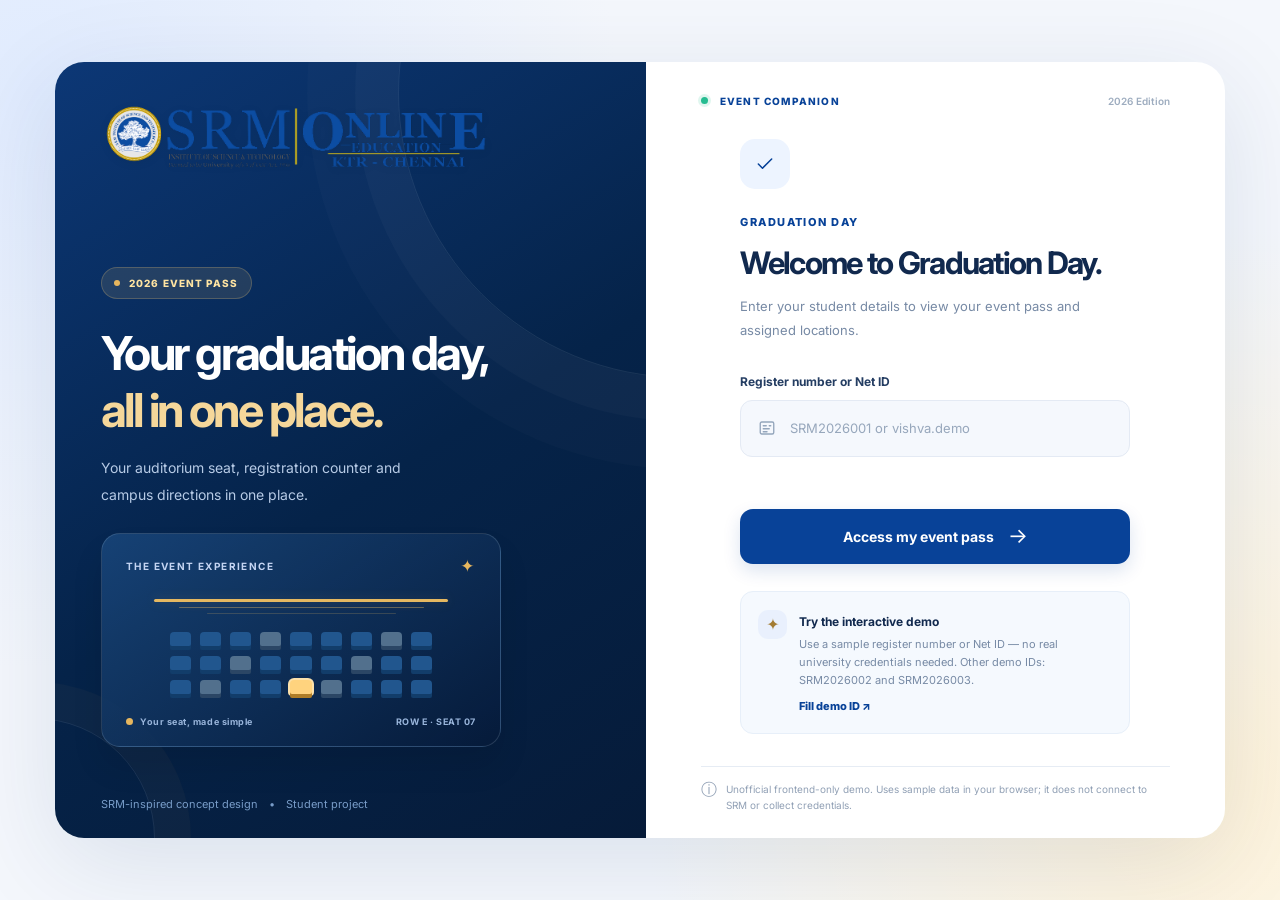
==== src/main/resources/static/index.html @ e923306f "feat: publish frontend demo to GitHub Pages Co-authored-by: Copilot <223556219+Copilot@users.noreply" ====
<!doctype html>
<html lang="en">
<head>
  <meta charset="UTF-8" />
  <meta name="viewport" content="width=device-width, initial-scale=1.0" />
  <meta name="theme-color" content="#084298" />
  <meta name="description" content="SRM Event Companion concept — find your event seat and food counter in one place." />
  <link rel="icon" href="assets/favicon.svg" type="image/svg+xml" />
  <title>SRM Event Companion · Event Access</title>
  <link rel="stylesheet" href="styles.css" />
  <script defer src="app.js"></script>
</head>
<body>
  <noscript><p class="script-notice">JavaScript is needed to sign in and display your demo event pass. Enable JavaScript and reload this page.</p></noscript>
  <!-- Independent frontend-only SRM-inspired demo. All student and event details are illustrative local fixtures. -->
  <div id="login-screen" class="login-screen">
    <div class="login-frame">
      <section class="login-hero" aria-labelledby="intro-heading">
        <div class="hero-orbit hero-orbit-a" aria-hidden="true"></div>
        <div class="hero-orbit hero-orbit-b" aria-hidden="true"></div>
        <div class="login-brand brand">
          <img class="srm-online-logo" src="assets/srm-online-logo.png" alt="SRM Online Education — KTR Chennai" width="390" height="73" />
        </div>
        <div class="login-hero-copy">
          <span class="eyebrow-pill"><span class="eyebrow-dot"></span> 2026 EVENT PASS</span>
          <h1 id="intro-heading">Your graduation day,<br /><span>all in one place.</span></h1>
          <p>Your auditorium seat, registration counter and campus directions in one place.</p>
          <div class="hero-highlight" aria-hidden="true">
            <div class="hero-highlight-top"><span>THE EVENT EXPERIENCE</span><span class="hero-spark">✦</span></div>
            <div class="hero-highlight-middle"><span class="line-one"></span><span class="line-two"></span><span class="line-three"></span></div>
            <div class="mini-seats" id="hero-preview-seats"></div>
            <div class="mini-caption"><span class="mini-legend"><i></i> Your seat, made simple</span><span>ROW E · SEAT 07</span></div>
          </div>
        </div>
        <div class="login-hero-footer">SRM-inspired concept design <span>•</span> Student project</div>
      </section>

      <section class="login-panel" aria-labelledby="login-heading">
        <div class="login-panel-top"><span class="status-dot"></span> EVENT COMPANION <span class="login-edition">2026 Edition</span></div>
        <div class="login-form-wrap">
          <div class="welcome-icon" aria-hidden="true"><svg viewBox="0 0 24 24"><path d="m4 12 5 5L20 6"/></svg></div>
          <span class="section-kicker">GRADUATION DAY</span>
          <h2 id="login-heading">Welcome to Graduation Day.</h2>
          <p class="form-intro">Enter your student details to view your event pass and assigned locations.</p>
          <form id="login-form" novalidate>
            <div class="field">
              <label for="student-id">Register number or Net ID</label>
              <div class="input-wrap"><svg viewBox="0 0 24 24" aria-hidden="true"><rect x="3" y="4" width="18" height="16" rx="2"/><path d="M7 9h4M7 13h8M7 17h5M15 9h2"/></svg><input id="student-id" name="studentId" type="text" autocomplete="username" maxlength="32" spellcheck="false" placeholder="SRM2026001 or vishva.demo" aria-describedby="login-error" required /></div>
            </div>
            <p id="login-error" class="form-error" role="alert" aria-live="polite"></p>
            <p id="login-status" class="form-status" role="status"></p>
            <button class="primary-btn login-submit" type="submit" disabled>Access my event pass <span aria-hidden="true">→</span></button>
          </form>
          <div class="demo-access"><span class="demo-access-icon" aria-hidden="true">✦</span><div><strong>Try the interactive demo</strong><p>Use a sample register number or Net ID — no real university credentials needed. Other demo IDs: SRM2026002 and SRM2026003.</p><button id="demo-fill" type="button" class="link-btn" disabled>Fill demo ID <span aria-hidden="true">↗</span></button></div></div>
        </div>
        <div class="login-note"><span aria-hidden="true">ⓘ</span> Unofficial frontend-only demo. Uses sample data in your browser; it does not connect to SRM or collect credentials.</div>
      </section>
    </div>
  </div>

  <div id="app-shell" class="app-shell" hidden>
    <aside class="sidebar" aria-label="Main navigation">
      <div class="sidebar-brand brand"><img class="srm-online-logo" src="assets/srm-online-logo.png" alt="SRM Online Education — KTR Chennai" width="174" height="33" /></div>
      <div class="sidebar-divider"></div>
      <span class="sidebar-label">YOUR EXPERIENCE</span>
      <nav class="side-nav" aria-label="Pages">
        <button type="button" class="nav-item is-active" data-go="home" aria-current="page"><svg viewBox="0 0 24 24" aria-hidden="true"><path d="m3 10 9-7 9 7v10h-7v-7h-4v7H3z"/></svg> <span>Dashboard</span></button>
        <button type="button" class="nav-item" data-go="seat"><svg viewBox="0 0 24 24" aria-hidden="true"><path d="M5 4h14v5H5zM4 11h16v7H4zM7 18v3m10-3v3"/></svg> <span>My seat</span> <span class="nav-indicator">E07</span></button>
        <button type="button" class="nav-item" data-go="food"><svg viewBox="0 0 24 24" aria-hidden="true"><path d="M4 4v7a4 4 0 0 0 8 0V4M8 4v16m8-16c3 0 5 3 5 7v3h-5V4Zm0 10v6"/></svg> <span>Registration &amp; food</span></button><button type="button" class="nav-item" data-go="campus"><span aria-hidden="true">⌖</span> <span>Campus guide</span></button>
      </nav>
      <div class="sidebar-event">
        <span class="sidebar-event-kicker"><span class="live-dot"></span> EVENT PASS ACTIVE</span>
        <img class="sidebar-event-logo" src="assets/srm-online-logo.png" alt="SRM Online Education — KTR Chennai" width="174" height="33" />
        <strong>SRM Graduation<br />Day</strong>
        <span id="sidebar-event-location">Main Auditorium<br />Block A · Gate 02</span>
        <div class="sidebar-event-bottom"><span>YOUR SEAT</span><b>E07</b></div>
      </div>
      <div class="sidebar-bottom">
        <div class="sidebar-account"><div id="sidebar-initial" class="account-avatar">V</div><div class="sidebar-account-text"><strong id="sidebar-name">Student</strong><small>Student access</small></div></div>
        <button class="logout-btn" type="button" data-signout><svg viewBox="0 0 24 24" aria-hidden="true"><path d="M10 3H5a2 2 0 0 0-2 2v14a2 2 0 0 0 2 2h5m4-4 5-5-5-5m5 5H9"/></svg> Sign out</button>
      </div>
    </aside>

    <div class="workspace">
      <header class="topbar">
        <div class="mobile-brand brand"><img class="srm-online-logo" src="assets/srm-online-logo.png" alt="SRM Online Education — KTR Chennai" width="214" height="40" /></div>
        <div class="topbar-desktop"><span class="breadcrumb">Event companion <span>/</span> <b id="breadcrumb-current">Dashboard</b></span></div>
        <div class="topbar-actions"><span class="event-status"><span class="status-dot"></span> Pass Active</span><span class="topbar-avatar" id="topbar-initial" title="Demo account">V</span><button type="button" class="mobile-signout" data-signout title="Sign out" aria-label="Sign out"><svg viewBox="0 0 24 24"><path d="M10 3H5a2 2 0 0 0-2 2v14a2 2 0 0 0 2 2h5m4-4 5-5-5-5m5 5H9"/></svg></button></div>
      </header>

      <main id="main-content" class="main-content">
        <p id="app-error" class="app-error" role="alert" tabindex="-1"></p>
        <section id="view-home" class="view" aria-labelledby="home-heading">
          <div class="page-heading home-heading"><div><div id="event-date-heading" class="section-kicker">08 OCTOBER 2026</div><h1 id="home-heading" tabindex="-1">Hello, <span id="welcome-name">Student</span> <span class="hello-wave" aria-hidden="true">👋</span></h1><p>Here's everything you need for a smooth event experience.</p></div><span class="page-heading-label"><span aria-hidden="true">✦</span> Your event, organized.</span></div>
          <div class="dashboard-grid">
            <article class="event-ticket" aria-label="Your digital event pass">
              <div class="ticket-orbit ticket-orbit-one" aria-hidden="true"></div><div class="ticket-orbit ticket-orbit-two" aria-hidden="true"></div>
              <div class="ticket-head"><span class="pass-pill"><span class="status-dot"></span> PASS ACTIVE</span><img class="srm-online-logo" src="assets/srm-online-logo.png" alt="SRM Online Education" width="195" height="37" /></div>
              <div class="ticket-title"><span>GRADUATION DAY · EVENT PASS</span><h2>SRM GRADUATION DAY</h2><p>Main Auditorium <span>•</span> Block A</p></div>
              <div class="ticket-dashed"></div>
              <div class="ticket-stats"><div><span>YOUR SEAT</span><strong>E07</strong></div><div><span>REGISTRATION COUNTER</span><strong class="gold-text">03</strong></div></div>
            </article>
            <article class="event-info card"><div class="card-title-row"><h2>Event information</h2><span class="round-icon" aria-hidden="true">✦</span></div><div class="event-info-line"><span class="icon-square" aria-hidden="true">▤</span><div><span>DATE</span><strong id="event-date">08 October 2026</strong></div></div><div class="event-info-line"><span class="icon-square" aria-hidden="true">◷</span><div><span>VENUE</span><strong id="event-venue">Main Auditorium, Block A</strong></div></div><div class="event-info-line"><span class="icon-square" aria-hidden="true">⇥</span><div><span>ENTRY</span><strong id="event-entry">Gate 02 · Level 01</strong></div></div><span class="info-caption">Sample event information for UI demonstration.</span></article>
          </div>
          <div class="section-title-row"><div><span class="section-kicker">EXPLORE</span><h2>Your quick access</h2></div><span class="section-subtitle">Everything is one click away</span></div>
          <div class="quick-grid"><button class="quick-card" type="button" data-go="seat"><span class="quick-icon blue-icon"><svg viewBox="0 0 24 24" aria-hidden="true"><path d="M5 4h14v5H5zM4 11h16v7H4zM7 18v3m10-3v3"/></svg></span><span class="quick-copy"><b>Find your seat</b><small>Row E • Seat 07 • Block A</small><span>View cinema-style map</span></span><span class="quick-arrow" aria-hidden="true">↗</span></button><button class="quick-card" type="button" data-go="food"><span class="quick-icon gold-icon"><svg viewBox="0 0 24 24" aria-hidden="true"><path d="M4 4v7a4 4 0 0 0 8 0V4M8 4v16m8-16c3 0 5 3 5 7v3h-5V4Zm0 10v6"/></svg></span><span class="quick-copy"><b>Registration &amp; food</b><small>Counter 03 • Ground floor</small><span>View registration &amp; menu</span></span><span class="quick-arrow" aria-hidden="true">↗</span></button></div>
          <div class="graduation-shortcuts"><button class="grad-shortcut" id="open-student-profile" type="button">👤 Student details &amp; family count ↗</button><button class="grad-shortcut" type="button" data-go="campus">📍 Campus directions ↗</button></div><p class="grad-attendees" id="attendee-summary" role="status">Accompanying members: 0 · Total: 1</p><div class="grad-document-card"><div><strong>📑 Sample Graduation Day event pass</strong><p>Download a printable PDF copy of your sample pass. This is not an official university document.</p><button id="download-sample-pass" type="button">Download PDF</button><p id="sample-pass-status" role="status" aria-live="polite"></p></div></div><div class="tip-banner"><span class="tip-icon" aria-hidden="true">✧</span><div><strong>Helpful tip</strong><p>Check your seat number before entering the auditorium and keep your food counter number handy.</p></div></div>
        </section>

        <section id="view-seat" class="view srm-seating-experience" aria-labelledby="seat-heading" hidden>
          <div class="seating-page-header">
            <div><span class="section-kicker">SRM ONLINE EDUCATION · KTR CAMPUS</span><h1 id="seat-heading" tabindex="-1">Auditorium Seating Plan</h1><p>Graduation Day · Dr. T. P. Ganesan Auditorium</p></div>
            <a class="auditorium-location-link" href="https://maps.app.goo.gl/oLcbroDsNHGUFbi67?g_st=ic" target="_blank" rel="noopener noreferrer" aria-label="Open supplied auditorium location in Google Maps">⌖ &nbsp; Open auditorium location ↗</a>
          </div>
          <div class="seat-plan-disclaimer"><strong>Illustrative layout:</strong> This A–ZZ visualization is inspired by the supplied seating reference, <em>not</em> a verified SRMIST floor plan. Only seats A01–G09 have sample database statuses. All other seats show layout zones only, not live reservations or availability.</div>
          <div class="seat-layout">
            <article class="theatre-panel" aria-label="Illustrative auditorium seating visualization">
              <div class="theatre-head">
                <div><span class="theatre-kicker">SRM GRADUATION DAY · BIRD'S-EYE VIEW</span><h2>Auditorium seating</h2></div>
                <span class="level-badge">FRONT → REAR</span>
              </div>
              <div class="seat-map-controls" role="group" aria-label="Seating map zoom">
                <div class="seat-map-scale-label">Zoom &amp; explore · swipe or scroll to pan</div>
                <button type="button" id="seat-zoom-out" aria-label="Zoom seating map out">−</button>
                <output id="seat-zoom-label" aria-live="polite" aria-label="Seat map zoom level">100%</output>
                <button type="button" id="seat-zoom-in" aria-label="Zoom seating map in">+</button>
                <button type="button" id="seat-zoom-reset">Reset</button>
              </div>
              <div class="seat-pan" id="seat-pan" tabindex="0" aria-label="Scroll to explore the auditorium seating illustration">
                <div class="seating-plan-map" id="seating-plan-map">
                  <div class="seating-stage">STAGE / SCREEN</div>
                  <div class="theatre-hint">Front of auditorium · Stage-facing rows</div>
                  <div class="seat-rows" id="seat-rows" role="group" aria-label="Illustrative seating rows A to ZZ"></div>
                  <div class="seating-rear">REAR / ENTRANCE SIDE</div>
                </div>
              </div>
              <div class="theatre-legend" aria-label="Seating color legend">
                <span><i class="seat-legend seat-zone-west"></i> Left zone</span>
                <span><i class="seat-legend seat-zone-center"></i> Centre zone</span>
                <span><i class="seat-legend seat-zone-east"></i> Right zone</span>
                <span><i class="seat-legend seat-taken"></i> Sample occupied</span>
                <span><i class="seat-legend seat-yours"></i> Your seat</span>
              </div>
              <div class="theatre-footnote"><span>DESIGN REFERENCE ONLY · NOT A LIVE FLOOR PLAN</span><span>Zoom or pan to explore</span></div>
            </article>
            <aside class="seat-details" aria-label="Your graduation seating details">
              <article class="your-seat-card">
                <span class="section-kicker">YOUR ASSIGNED DEMO SEAT</span>
                <div class="your-seat-number"><div class="seat-badge">E07</div><div><h2>Row E · Seat 07</h2><p><span class="gold-dot"></span> Gold-highlighted in seat plan</p></div></div>
                <div class="assigned-details"><div><span>BLOCK</span><strong>A</strong></div><div><span>ROW</span><strong>E</strong></div><div><span>LEVEL</span><strong>01</strong></div></div>
                <button class="primary-btn locate-btn" type="button" id="locate-seat">Locate my seat <span aria-hidden="true">↗</span></button>
              </article>
              <article class="directions-card card"><h3><span aria-hidden="true">↗</span> Seating instructions</h3><ol><li><b>Find the auditorium</b><span>Open the location reference above; verify your event entrance with organizers.</span></li><li><b>Find your row</b><span>Row E will be highlighted in the illustrative seat chart.</span></li><li><b>Locate your seat</b><span>Look for the glowing gold seat. Only your demo assignment is verified here.</span></li></ol></article>
              <p id="seat-notice" class="seat-notice" role="status" aria-live="polite">Your assigned demo seat is E07. The other rows are schematic only.</p>
            </aside>
          </div>
        </section>

        <section id="view-food" class="view" aria-labelledby="food-heading" hidden>
          <div class="page-heading"><div><span class="section-kicker">FOOD &amp; REFRESHMENTS</span><h1 id="food-heading" tabindex="-1">Registration &amp; food</h1><p>Menus, counter details and pickup information in one place.</p></div><span class="page-heading-label"><span aria-hidden="true">◉</span> Event refreshments</span></div>
          <section class="counter-banner" aria-label="Your registration counter"><div class="counter-banner-glow" aria-hidden="true"></div><div class="counter-copy"><span class="counter-badge"><span class="gold-dot"></span> YOUR ASSIGNED COUNTER</span><div class="counter-display"><b>03</b><div><h2>Registration Counter 03</h2><p>Ground Floor <span>•</span> Zone B</p></div></div><p class="counter-nearby"><svg viewBox="0 0 24 24" aria-hidden="true"><path d="M12 22s7-8 7-13a7 7 0 0 0-14 0c0 5 7 13 7 13Z"/><circle cx="12" cy="9" r="2.5"/></svg> <span class="counter-nearby-text">Near Main Auditorium · Gate 02</span></p></div><div class="counter-mark" aria-hidden="true"><span>COUNTER</span><b>03</b><span>ZONE B</span></div></section>
          <div class="section-title-row menu-title-row"><div><span class="section-kicker">DISCOVER THE MENU</span><h2>South Indian menu</h2></div><span class="sample-tag">SAMPLE VEG / NON-VEG · NO RATES</span></div>
          <div class="menu-tools"><div class="filter-chips" role="group" aria-label="Filter menu by category"><button type="button" class="chip selected" data-filter="all" aria-pressed="true">All items</button><button type="button" class="chip" data-filter="veg" aria-pressed="false">Vegetarian</button><button type="button" class="chip" data-filter="nonveg" aria-pressed="false">Non-vegetarian</button></div><label class="menu-search"><svg viewBox="0 0 24 24" aria-hidden="true"><circle cx="11" cy="11" r="7"/><path d="m20 20-4-4"/></svg><span class="sr-only">Search menu</span><input id="menu-search" type="search" placeholder="Search menu..." /></label></div>
          <div class="menu-grid" id="menu-grid"></div>
          <p id="menu-results" class="sr-only" role="status"></p>
          <div class="empty-state" id="menu-empty" hidden>No menu items match your search. Try another keyword or category.</div>
          <div class="food-bottom-info"><span aria-hidden="true">ⓘ</span><p>Counter number, food items and pricing are demonstration data. Actual event availability should be confirmed with the event organizers.</p></div>
        </section>
<section id="view-campus" class="view" aria-labelledby="campus-heading" hidden>
<div class="page-heading"><div><span class="section-kicker">KATTANKULATHUR CAMPUS GUIDE</span><h1 id="campus-heading" tabindex="-1">Campus directions</h1><p>Find the auditorium, registration area, Tech Park and visitor facilities.</p></div></div>
<section class="campus-map-panel" aria-labelledby="campus-map-title"><div class="campus-map-heading"><div><span class="section-kicker">GRADUATION DAY VENUE</span><h2 id="campus-map-title">📍 Dr. T. P. Ganesan Auditorium</h2><p>Auditorium location pinned from the supplied Google Maps location.</p></div><a href="https://www.google.com/maps/search/?api=1&amp;query=R2FW%2BWM3%20Dr.%20T.P%20Ganesan%20Auditorium%2C%20Intra%20College%20Rd%2C%20Potheri%2C%20SRM%20Nagar%2C%20Kattankulathur%2C%20Tamil%20Nadu%20603203" target="_blank" rel="noopener noreferrer">Open pinned location ↗</a></div><iframe class="campus-map-frame" title="Map with a location pin on Dr. T. P. Ganesan Auditorium, SRMIST Kattankulathur" src="https://maps.google.com/maps?q=R2FW%2BWM3%20Dr.%20T.P%20Ganesan%20Auditorium%2C%20Intra%20College%20Rd%2C%20Potheri%2C%20SRM%20Nagar%2C%20Kattankulathur%2C%20Tamil%20Nadu%20603203&amp;z=17&amp;output=embed" loading="lazy" referrerpolicy="no-referrer-when-downgrade" allowfullscreen></iframe><p class="campus-map-note">The pin marks Dr. T. P. Ganesan Auditorium. Confirm the exact event entrance and route with campus staff.</p></section>
<div class="grad-location-banner"><div><strong>Optional live location</strong><p>With your permission, your browser can provide your starting location to Google Maps when you open directions. Coordinates stay in this browser demo.</p></div><button id="enable-location" class="primary-btn" type="button">Use my location</button><button id="disable-location" type="button" disabled>Stop</button></div>
<p class="grad-location-status" id="location-status" role="status">Location is off. Map searches still work.</p>
<div class="grad-places">
<article><span>🎓 AUDITORIUM</span><h2>Dr. T. P. Ganesan Auditorium</h2><p>Confirmed campus venue name. Exact ceremony seating requires organizer confirmation.</p><a class="grad-map-link" data-place="Dr T P Ganesan Auditorium SRMIST Kattankulathur Tamil Nadu" href="#">Open Maps ↗</a></article>
<article><span>🧾 REGISTRATION</span><h2>Registration counter</h2><p>Find your counter number in your pass. The desk position is awaiting organizer confirmation.</p><a class="grad-map-link" data-place="SRM Institute of Science and Technology Kattankulathur campus" href="#">Campus map ↗</a></article>
<article><span>🏢 FACILITIES</span><h2>Tech Park</h2><p>Search SRM campus Tech Park. Verify the exact building with staff.</p><a class="grad-map-link" data-place="Tech Park SRMIST Kattankulathur Tamil Nadu" href="#">Open Maps ↗</a></article>
<article><span>🚗 VEHICLES</span><h2>Car parking</h2><p>Confirm authorized parking zones and visitor entry on event day.</p><a class="grad-map-link" data-place="car parking SRMIST Kattankulathur Tamil Nadu" href="#">Search parking ↗</a></article>
<article><span>🍽️ REFRESHMENTS</span><h2>Cafeteria</h2><p>Find food facilities; menus and operating hours are not confirmed.</p><a class="grad-map-link" data-place="cafeteria SRMIST Kattankulathur Tamil Nadu" href="#">Search cafeteria ↗</a></article>
<article><span>📚 FACILITIES</span><h2>Bookstore</h2><p>Find bookshop locations around the campus.</p><a class="grad-map-link" data-place="book store SRMIST Kattankulathur Tamil Nadu" href="#">Search bookstore ↗</a></article>
</div><p class="grad-map-warning">These links are map searches, not an officially verified indoor campus route. Please confirm parking, counter desks, accessibility and event guidance with the university.</p></section>
      </main>
      <footer class="site-footer"><span>SRM Event Companion <span>·</span> Unofficial student project</span><span>Made for a simpler event experience ✦</span></footer>
    </div>
    <nav class="mobile-nav" aria-label="Mobile navigation"><button class="mobile-nav-item is-active" type="button" data-go="home" aria-current="page"><svg viewBox="0 0 24 24"><path d="m3 10 9-7 9 7v10h-7v-7h-4v7H3z"/></svg><span>Home</span></button><button class="mobile-nav-item" type="button" data-go="seat"><svg viewBox="0 0 24 24"><path d="M5 4h14v5H5zM4 11h16v7H4zM7 18v3m10-3v3"/></svg><span>My seat</span></button><button class="mobile-nav-item" type="button" data-go="food"><svg viewBox="0 0 24 24"><path d="M4 4v7a4 4 0 0 0 8 0V4M8 4v16m8-16c3 0 5 3 5 7v3h-5V4Zm0 10v6"/></svg><span>Register</span></button><button class="mobile-nav-item" type="button" data-go="campus"><span aria-hidden="true">⌖</span><span>Campus</span></button></nav>
  </div>
<div class="grad-modal" id="student-modal" hidden><section class="grad-modal-panel" role="dialog" aria-modal="true" aria-labelledby="student-modal-title"><button class="grad-modal-x" id="close-student-profile" type="button" aria-label="Close">×</button><span>🎓 GRADUATION DAY</span><h2 id="student-modal-title">Welcome, <span id="student-modal-name">Student</span>!</h2><p>Count accompanying members excluding yourself, then enter each person's name and relationship to you. Mobile number is optional.</p><div class="grad-profile-grid"><div><small>REGISTER NUMBER</small><strong id="profile-id">—</strong></div><div><small>NET ID (DEMO)</small><strong id="profile-netid">—</strong></div><div><small>YOUR SEAT</small><strong id="profile-seat">—</strong></div><div><small>REGISTRATION COUNTER</small><strong id="profile-counter">—</strong></div></div><form id="attendee-form"><label for="attendee-count">Accompanying members (0–10)</label><input id="attendee-count" type="number" min="0" max="10" value="0" required><div id="companion-fields" class="companion-fields" aria-live="polite"></div><p id="attendee-error" role="alert" class="form-error"></p><button class="primary-btn" type="submit">Save and continue →</button></form><p class="grad-modal-note">Demo session only; these details are not submitted to SRM University.</p></section></div></body>
</html>
---- src/main/resources/static/styles.css ----
@import url('https://fonts.googleapis.com/css2?family=Inter:wght@400;500;600;700;800&family=Merriweather:wght@700&display=swap');
:root{
  --primary:#084298; --primary-2:#0F56B7; --primary-3:#3874D0; --navy:#071F41; --navy-2:#0C2D58;
  --gold:#E6B65E; --gold-strong:#F3C979; --gold-dark:#9A6D24;
  --ink:#11294E; --text:#263E61; --muted:#778AA5; --soft:#F4F7FC;
  --line:#E6ECF4; --card:#FFFFFF; --mint:#1AB48F;
  --radius:22px; --shadow:0 12px 36px rgba(15,49,99,.055);
  font-family:'Inter',ui-sans-serif,system-ui,-apple-system,BlinkMacSystemFont,'Segoe UI',sans-serif;
  color:var(--ink);font-synthesis:none;-webkit-font-smoothing:antialiased
}
*,*::before,*::after{box-sizing:border-box}
body{margin:0;min-width:320px;background:var(--soft)}
button,input{font:inherit}button{cursor:pointer}button:disabled{cursor:not-allowed}
button:disabled{opacity:.65}
button, input{-webkit-tap-highlight-color:transparent}
a{color:inherit}
:focus-visible{outline:3px solid #E2AB3F;outline-offset:3px}
[hidden],.view[hidden],.menu-card[hidden],.empty-state[hidden]{display:none!important}
.sr-only{position:absolute!important;width:1px!important;height:1px!important;padding:0!important;margin:-1px!important;overflow:hidden!important;clip:rect(0,0,0,0)!important;white-space:nowrap!important;border:0!important}
h1,h2,h3,p{margin-top:0}
h1,h2,h3{letter-spacing:-.045em}
svg{display:block}
.brand{display:flex;align-items:center;gap:13px;text-decoration:none;min-width:0}
.brand img{object-fit:contain;flex-shrink:0;filter:drop-shadow(0 2px 4px rgba(0,0,0,.06))}
.brand span{display:flex;min-width:0;flex-direction:column;gap:2px}
.brand strong{font-family:'Merriweather',Georgia,serif;font-weight:700;letter-spacing:-.055em;line-height:1.12}
.brand small{font-size:9px;letter-spacing:.025em;font-weight:800;white-space:nowrap}
.section-kicker{display:block;color:var(--primary);font-size:11px;font-weight:800;letter-spacing:.13em;line-height:1.6}
.status-dot{display:inline-block;vertical-align:middle;width:7px;height:7px;border-radius:100%;background:#26BC91;box-shadow:0 0 0 3px rgba(38,188,145,.14)}
.gold-dot{display:inline-block;width:7px;height:7px;background:var(--gold-strong);border-radius:50%;vertical-align:middle;margin-right:5px}
.primary-btn{appearance:none;border:0;border-radius:13px;background:var(--primary);color:white;font-weight:700;font-size:14px;padding:18px 22px;box-shadow:0 7px 18px rgba(8,66,152,.14);display:flex;gap:14px;align-items:center;justify-content:center;transition:background .2s, transform .2s,box-shadow .2s}
.primary-btn:hover{background:#06377D;transform:translateY(-2px);box-shadow:0 11px 20px rgba(8,66,152,.19)}
.primary-btn:active{transform:translateY(0)}
.primary-btn span{font-size:21px;line-height:16px;font-weight:400}

/* LOGIN — split editorial concept on desktop, clean portal on mobile */
.login-screen{min-height:100vh;min-height:100dvh;padding:30px;display:grid;place-items:center;background:radial-gradient(circle at 3% 10%,#e0ebfe 0,transparent 39%),radial-gradient(circle at 94% 87%,#fff3d9 0,transparent 39%),#F4F7FC}
.login-frame{width:min(1170px,100%);min-height:740px;display:grid;grid-template-columns:1.02fr 1fr;border-radius:29px;box-shadow:0 25px 100px rgba(10,47,98,.11);overflow:hidden;background:var(--card)}
.login-hero{position:relative;overflow:hidden;padding:39px 46px 27px;background:linear-gradient(148deg,#0C3775 1%,#052349 54%,#061B39 100%);color:white;display:flex;flex-direction:column;justify-content:space-between;isolation:isolate}
.hero-orbit{position:absolute;z-index:-1;border-radius:50%;border:1px solid rgba(255,255,255,.085);pointer-events:none}
.hero-orbit-a{width:570px;height:570px;right:-322px;top:-254px;box-shadow:0 0 0 43px rgba(255,255,255,.025),0 0 0 91px rgba(255,255,255,.016)}
.hero-orbit-b{width:240px;height:240px;left:-140px;bottom:-120px;box-shadow:0 0 0 36px rgba(232,192,110,.03)}
.login-brand strong{font-size:32px}.login-brand small{font-size:9px;color:#BDCEE8}
.login-hero-copy{position:relative;max-width:470px;padding-top:43px}
.eyebrow-pill{display:inline-flex;align-items:center;gap:9px;background:rgba(235,197,117,.12);border:1px solid rgba(235,197,117,.24);color:#FFE4A2;padding:9px 12px;border-radius:40px;font-size:10px;font-weight:800;letter-spacing:.11em}
.eyebrow-dot{width:6px;height:6px;background:var(--gold);border-radius:50%}
.login-hero h1{font-size:clamp(34px,3.65vw,49px);letter-spacing:-.055em;line-height:1.22;margin:26px 0 16px}
.login-hero h1 span{color:#F5D79A}
.login-hero-copy>p{max-width:340px;color:#B7CBE6;font-size:14px;line-height:1.9;margin-bottom:25px}
.hero-highlight{border:1px solid rgba(222,237,255,.15);background:linear-gradient(145deg,rgba(26,73,126,.8),rgba(6,26,57,.75));border-radius:19px;padding:22px 24px 19px;max-width:400px;box-shadow:0 20px 32px rgba(0,0,0,.09)}
.hero-highlight-top{display:flex;align-items:center;justify-content:space-between;color:#C5D5F3;font-size:10px;font-weight:700;letter-spacing:.14em}
.hero-spark{font-size:17px;color:var(--gold)}
.hero-highlight-middle{display:flex;flex-direction:column;align-items:center;gap:5px;margin:23px auto 18px}
.hero-highlight-middle span{height:3px;border-radius:8px;background:#E5B861;box-shadow:0 0 12px rgba(229,184,97,.2)}
.hero-highlight-middle .line-one{width:84%}.hero-highlight-middle .line-two{width:70%;opacity:.4;height:1px}.hero-highlight-middle .line-three{width:54%;opacity:.2;height:1px}
.mini-seats{max-width:262px;margin:0 auto;display:grid;grid-template-columns:repeat(9,1fr);gap:10px 9px}
.mini-seat{height:14px;border-radius:4px 4px 2px 2px;background:#21568E;box-shadow:0 4px 0 #123D6A}
.mini-seat:nth-child(4n){background:#52708D;box-shadow:0 4px 0 #2B4665}
.mini-seat.mini-seat-highlighted{background:#FFD37E;box-shadow:0 4px 0 #AF7D28,0 0 0 2px #FCE1AA}
.mini-caption{display:flex;align-items:center;justify-content:space-between;gap:8px;margin-top:22px;color:#99B5DB;font-size:9px;letter-spacing:.06em;font-weight:700}
.mini-legend{display:inline-flex;align-items:center;gap:7px}.mini-legend i{width:7px;height:7px;background:var(--gold);border-radius:50%}
.login-hero-footer{font-size:11px;color:#789CC8}.login-hero-footer span{margin:0 8px}
.login-panel{padding:33px 55px 25px;display:flex;flex-direction:column;min-width:0}
.login-panel-top{font-size:10px;letter-spacing:.12em;font-weight:800;color:var(--primary);display:flex;align-items:center;gap:12px}
.login-edition{margin-left:auto;color:#9DACBF;font-weight:600;letter-spacing:0}
.login-form-wrap{flex:1;display:flex;flex-direction:column;justify-content:center;max-width:390px;width:100%;margin:0 auto;padding:32px 0}
.welcome-icon{display:grid;place-items:center;background:#EDF4FF;color:var(--primary);width:50px;height:50px;border-radius:15px;margin-bottom:25px}
.welcome-icon svg,.input-wrap svg,.sidebar svg,.topbar svg,.quick-icon svg,.counter-nearby svg,.menu-search svg{width:20px;height:20px;fill:none;stroke:currentColor;stroke-width:1.8;stroke-linecap:round;stroke-linejoin:round}
.login-form-wrap h2{font-size:31px;line-height:1.2;margin:13px 0 12px;letter-spacing:-.055em}
.form-intro{font-size:13px;color:var(--muted);line-height:1.85;margin-bottom:32px;max-width:355px}
.field{margin-bottom:20px}
.field label{display:block;font-size:12px;font-weight:700;margin-bottom:11px;color:#243D62}
.input-wrap{height:57px;display:flex;align-items:center;gap:12px;padding:0 17px;background:#F5F8FD;border:1px solid #E4EAF4;border-radius:12px;transition:.2s}
.input-wrap:focus-within{border-color:#6A93E0;box-shadow:0 0 0 3px rgba(8,66,152,.09);background:white}
.input-wrap svg{width:18px;height:18px;flex-shrink:0;color:#94A6BC}
.input-wrap input{width:100%;min-width:0;outline:none;border:0;background:none;color:var(--ink);font-size:13px;height:100%}
.input-wrap input::placeholder{color:#97A7BC}
.form-error{font-size:12px;color:#BA3C43;margin:-2px 0 0;min-height:17px;line-height:1.4}
.form-status{font-size:12px;color:var(--primary);line-height:1.5;margin:8px 0 0}
.form-status:empty,.app-error:empty{display:none}
.retry-session{margin-top:14px}
.app-error,.script-notice{padding:15px 18px;border:1px solid #F2C7C9;border-radius:12px;background:#FFF3F3;color:#9B2E35;font-size:13px;line-height:1.6}
.app-error{scroll-margin-top:95px}
.script-notice{margin:16px}
#sidebar-event-location{white-space:pre-line}
.login-submit{width:100%;margin-top:17px;height:55px}
.demo-access{margin-top:27px;padding:18px 17px;background:#F5F9FE;display:flex;gap:12px;border-radius:13px;border:1px solid #E7EFF9}
.demo-access-icon{width:29px;height:29px;display:grid;place-items:center;background:#E9F0FD;border-radius:10px;color:#A37B32;flex-shrink:0}
.demo-access strong{font-size:12px}.demo-access p{font-size:11px;color:var(--muted);line-height:1.65;margin:5px 0}
.link-btn{appearance:none;border:0;background:none;padding:2px 0;color:var(--primary);font-size:11px;font-weight:800;text-align:left}
.link-btn:hover{text-decoration:underline}
.login-note{border-top:1px solid var(--line);padding:14px 0 0;font-size:10px;line-height:1.6;color:#91A0B5;display:flex;gap:9px;align-items:flex-start}
.login-note>span{font-size:16px;line-height:1}

/* APP LAYOUT */
.app-shell{display:flex;min-height:100vh;min-height:100dvh}
.sidebar{width:254px;background:linear-gradient(180deg,#082B5E,#071F41 73%);color:#E3ECFA;flex-shrink:0;min-height:100vh;position:sticky;top:0;align-self:flex-start;height:100vh;display:flex;flex-direction:column;padding:31px 17px 21px;overflow-y:auto}
.sidebar-brand{padding:0 10px;gap:9px}.sidebar-brand strong{font-size:25px}.sidebar-brand small{font-size:9px;color:#A2B9DC;letter-spacing:.09em}
.sidebar-divider{height:1px;background:rgba(197,220,250,.13);margin:29px 11px 26px}
.sidebar-label{font-size:10px;color:#789AC7;font-weight:800;letter-spacing:.13em;padding:0 17px;margin-bottom:14px}
.side-nav{display:flex;flex-direction:column;gap:7px}
.nav-item{appearance:none;border:1px solid transparent;background:transparent;border-radius:12px;color:#9CB7DD;padding:14px 16px;width:100%;display:flex;gap:15px;align-items:center;text-align:left;font-size:12px;font-weight:600;transition:background .2s,color .2s}
.nav-item svg{width:19px;height:19px;flex-shrink:0}.nav-item:hover{background:rgba(255,255,255,.05);color:#F4FAFF}
.nav-item.is-active{background:#174A86;color:white;border-color:rgba(121,173,244,.14);box-shadow:inset 3px 0 0 #E9B763}
.nav-indicator{margin-left:auto;border-radius:6px;background:rgba(235,192,112,.13);color:#F5D18B;font-size:9px;padding:5px 6px}
.sidebar-event{position:relative;margin:39px 2px 0;padding:20px 17px 14px;border-radius:15px;background:linear-gradient(145deg,#14457D,#0F335E);border:1px solid rgba(180,213,250,.12);display:flex;flex-direction:column;gap:12px;overflow:hidden}
.sidebar-event::after{content:'';width:138px;height:138px;border:1px solid rgba(218,234,255,.1);border-radius:50%;position:absolute;right:-65px;top:-65px;box-shadow:0 0 0 27px rgba(255,255,255,.018)}
.sidebar-event-kicker{font-size:9px;color:#B5D4F6;font-weight:800;letter-spacing:.085em}.sidebar-event-kicker .live-dot{display:inline-block;width:7px;height:7px;background:#E5BA66;border-radius:50%;margin-right:4px}
.sidebar-event>strong{font-size:20px;line-height:1.25;letter-spacing:-.045em}.sidebar-event>span:nth-of-type(2){font-size:11px;color:#9FBBDF;line-height:1.7}
.sidebar-event-bottom{border-top:1px dashed rgba(214,234,255,.18);display:flex;justify-content:space-between;align-items:center;padding-top:12px}
.sidebar-event-bottom span{font-size:9px;letter-spacing:.11em;font-weight:800;color:#A5BEE0}.sidebar-event-bottom b{font-size:19px;color:#FFD88D}
.sidebar-bottom{margin-top:auto;padding:20px 4px 0}
.sidebar-account{border-top:1px solid rgba(219,232,255,.12);padding:20px 6px 18px;display:flex;align-items:center;gap:11px}
.account-avatar,.topbar-avatar{display:grid;place-items:center;border-radius:50%;background:#F9ECCD;color:#956A1A;font-size:12px;font-weight:800}
.account-avatar{width:35px;height:35px}.sidebar-account-text{min-width:0;display:flex;flex-direction:column;gap:4px}.sidebar-account-text strong{font-size:12px;white-space:nowrap;overflow:hidden;text-overflow:ellipsis}.sidebar-account-text small{color:#809FC7;font-size:10px}
.logout-btn{display:flex;align-items:center;gap:13px;color:#9CB6D8;font-size:12px;border:0;background:none;padding:13px 11px;width:100%;text-align:left;border-radius:10px}.logout-btn:hover{background:#143B6B;color:#fff}.logout-btn svg{width:18px;height:18px}
.workspace{flex:1;min-width:0;display:flex;flex-direction:column}
.topbar{height:83px;background:#FFFFFF;border-bottom:1px solid var(--line);display:flex;align-items:center;justify-content:space-between;padding:0 clamp(24px,4vw,62px);position:sticky;top:0;z-index:20}
.breadcrumb{font-size:12px;color:#8B9BB3;font-weight:500}.breadcrumb span{padding:0 12px;color:#C1CDDC}.breadcrumb b{color:var(--ink);font-weight:700}
.topbar-actions{display:flex;align-items:center;gap:19px}
.event-status{display:flex;align-items:center;gap:8px;background:#E9F9F1;color:#208066;border:1px solid #DCF3E6;border-radius:40px;padding:9px 13px;font-size:10px;font-weight:800}
.topbar-avatar{width:36px;height:36px}
.mobile-signout,.mobile-brand{display:none}
.main-content{width:min(1310px,100%);padding:38px clamp(24px,4vw,62px) 65px;margin:0 auto;flex:1}
.view{animation:fade-up .24s ease both}@keyframes fade-up{from{opacity:.76;transform:translateY(5px)}to{opacity:1;transform:translateY(0)}}
.page-heading{display:flex;align-items:center;justify-content:space-between;gap:20px;margin-bottom:31px}
.page-heading h1{font-size:clamp(25px,2.5vw,35px);line-height:1.21;letter-spacing:-.055em;margin:8px 0 8px}
.page-heading p{font-size:13px;line-height:1.7;color:var(--muted);margin-bottom:0}
.page-heading-label{border:1px solid #E8E0CB;border-radius:40px;padding:10px 14px;background:#FFF9EF;white-space:nowrap;color:#986B29;font-size:11px;font-weight:700}
.page-heading-label span{color:#D5A554;margin-right:6px}
.hello-wave{font-size:.78em;vertical-align:3px}
.card{background:white;border:1px solid #E8EDF4;border-radius:20px;box-shadow:var(--shadow)}
.dashboard-grid{display:grid;grid-template-columns:minmax(0,1.42fr) minmax(270px,.86fr);gap:23px}
.event-ticket{min-height:296px;isolation:isolate;position:relative;overflow:hidden;background:linear-gradient(116deg,#103F83 0%,#0A2F69 57%,#07234B 100%);border-radius:20px;color:white;padding:25px 30px 27px;box-shadow:0 16px 30px rgba(8,56,122,.13)}
.ticket-orbit{position:absolute;z-index:-1;border-radius:50%;border:1px solid rgba(203,222,247,.12)}.ticket-orbit-one{width:370px;height:370px;right:-190px;top:-195px;background:rgba(130,176,233,.05);box-shadow:0 0 0 45px rgba(255,255,255,.017)}.ticket-orbit-two{width:210px;height:210px;right:-112px;top:65px;background:rgba(78,120,188,.16)}
.ticket-head{display:flex;justify-content:space-between;align-items:center;gap:12px}.ticket-head img{flex-shrink:0}.pass-pill{display:inline-flex;align-items:center;gap:8px;padding:8px 11px;border-radius:40px;background:rgba(62,122,173,.65);color:#D2F6E8;font-size:9px;font-weight:800;letter-spacing:.05em}.pass-pill .status-dot{width:6px;height:6px;background:#EEC778}
.ticket-title{padding-top:19px}.ticket-title>span{font-size:9px;font-weight:800;letter-spacing:.13em;color:#A8C8E9}.ticket-title h2{font-size:25px;margin:8px 0;line-height:1.25;color:white}.ticket-title p{color:#ABC9E7;font-size:12px;margin-bottom:0}.ticket-title p span{padding:0 7px}
.ticket-dashed{height:1px;border-top:1px dashed rgba(203,224,249,.26);margin-top:20px;margin-bottom:19px}
.ticket-stats{display:grid;grid-template-columns:1fr 1fr 1fr;gap:12px}.ticket-stats>div{display:flex;flex-direction:column;gap:5px}.ticket-stats span{font-size:9px;letter-spacing:.1em;font-weight:800;color:#A3BDDC}.ticket-stats strong{font-size:28px;letter-spacing:-.04em;line-height:1.2}.ticket-stats strong.gold-text{color:#F1C778}
.event-info{padding:24px 26px 18px;min-height:296px}.card-title-row{display:flex;align-items:center;justify-content:space-between;margin-bottom:13px}.card-title-row h2{font-size:16px;letter-spacing:-.035em;margin:0}.round-icon{border-radius:50%;background:#FFF2D9;color:#C1923E;width:31px;height:31px;display:grid;place-items:center}
.event-info-line{display:flex;gap:13px;align-items:center;padding:11px 0}.icon-square{display:grid;place-items:center;flex-shrink:0;width:38px;height:38px;background:#EDF3FC;color:var(--primary);border-radius:11px;font-size:19px}
.event-info-line div{display:flex;flex-direction:column;gap:5px}.event-info-line div span{font-size:9px;color:#94A4B7;font-weight:800;letter-spacing:.11em}.event-info-line div strong{font-size:11px;color:#243B5D}
.info-caption{display:block;font-size:9px;color:#A2ADBE;margin-top:9px}
.section-title-row{display:flex;align-items:flex-end;justify-content:space-between;gap:20px;margin:36px 0 18px}.section-title-row h2{font-size:22px;margin:5px 0 0}.section-subtitle{color:#99A7BA;font-size:11px;padding-bottom:3px}
.quick-grid{display:grid;grid-template-columns:1fr 1fr;gap:21px}
.quick-card{text-align:left;border:1px solid #E6ECF5;background:white;border-radius:18px;padding:23px;display:flex;align-items:center;gap:16px;min-width:0;box-shadow:var(--shadow);transition:transform .2s,border-color .2s,box-shadow .2s}.quick-card:hover{transform:translateY(-4px);border-color:#B9D0F0;box-shadow:0 13px 28px rgba(26,67,122,.1)}
.quick-icon{display:grid;place-items:center;width:67px;height:67px;border-radius:17px;flex-shrink:0}.quick-icon svg{height:28px;width:28px}.blue-icon{color:var(--primary);background:#E6EEFF}.gold-icon{color:#9D6B17;background:#FFF3D9}
.quick-copy{display:flex;flex-direction:column;gap:8px;flex:1;min-width:0}.quick-copy b{font-size:17px;letter-spacing:-.045em}.quick-copy small{font-size:11px;color:#7D8FAB}.quick-copy>span{font-size:10px;color:var(--primary);font-weight:800;margin-top:3px}.quick-arrow{align-self:flex-start;color:var(--primary);font-size:21px}
.tip-banner{margin-top:31px;display:flex;align-items:center;gap:14px;border-radius:15px;padding:18px 21px;background:#EEF5FF;border:1px solid #DEEAF9}.tip-icon{width:34px;height:34px;border-radius:10px;background:white;color:#C18D35;display:grid;place-items:center;font-size:21px;flex-shrink:0}.tip-banner strong{font-size:12px}.tip-banner p{color:#7086A4;font-size:11px;line-height:1.7;margin:4px 0 0}
.site-footer{padding:19px clamp(24px,4vw,62px) 23px;border-top:1px solid var(--line);font-size:10px;color:#97A5B9;display:flex;justify-content:space-between;gap:20px}.site-footer span span{margin:0 4px}

/* THEATRE VIEW */
.seat-layout{display:grid;grid-template-columns:minmax(0,1.47fr) minmax(290px,.79fr);gap:24px;align-items:start}
.theatre-panel{background:linear-gradient(160deg,#071E3B,#09284A);padding:28px 28px 21px;border-radius:21px;color:#F2F7FF;overflow:hidden;border:1px solid #102E52;box-shadow:0 15px 32px rgba(5,27,60,.12)}
.theatre-head{display:flex;align-items:flex-start;justify-content:space-between;gap:12px}.theatre-kicker{display:block;color:#E7C27B;letter-spacing:.15em;font-size:9px;font-weight:800;margin-bottom:8px}.theatre-head h2{color:#fff;font-size:22px;margin:0}.level-badge{border-radius:40px;background:#163E62;color:#D1DEEC;white-space:nowrap;font-size:9px;font-weight:700;padding:9px 12px}
.theatre-hint{font-size:11px;color:#829FBD;margin-top:10px}
.theatre-map{max-width:590px;margin:45px auto 8px}.screen-arc{width:92%;height:10px;border-radius:60% 60% 0 0 / 100% 100% 0 0;border-top:3px solid #E6B65E;margin:0 auto -1px;opacity:.85}.theatre-screen{width:95%;height:9px;margin:0 auto;background:linear-gradient(90deg,#A37432,#FFD38A,#AA7B38);border-radius:10px;box-shadow:0 2px 15px rgba(237,192,103,.28)}.stage-light{height:54px;margin:7px auto 0;max-width:85%;position:relative;background:linear-gradient(to bottom,rgba(238,185,86,.07),transparent);clip-path:polygon(0 0,100% 0,80% 100%,20% 100%);border-radius:0 0 50% 50%}
.stage-light::before{content:'STAGE / MAIN SCREEN';color:#E1BA70;font-size:10px;letter-spacing:.21em;font-weight:800;display:block;position:absolute;top:10px;left:0;right:0;text-align:center}.theatre-screen+.stage-light{margin-bottom:21px}
.seat-rows{display:flex;flex-direction:column;gap:15px}
.seat-row{width:100%;display:grid;grid-template-columns:19px repeat(5,minmax(0,1fr)) 18px repeat(4,minmax(0,1fr));gap:9px;align-items:center}
.row-label{font-size:12px;font-weight:800;color:#849FBB;text-align:center}.row-label.is-yours{color:#F0C673}.aisle{min-width:0}
.seat{height:31px;width:100%;padding:2px 0 4px;display:grid;place-items:center;position:relative;border:0;border-radius:6px 6px 3px 3px;font-size:9px;font-weight:700;z-index:0;transition:transform .18s,filter .18s;line-height:1;color:#BED4F3;background:#24518B;box-shadow:0 5px 0 #12395E}
.seat::before,.seat::after{content:'';position:absolute;bottom:1px;height:10px;width:3px;border-radius:3px;background:#183C68}.seat::before{left:-2px}.seat::after{right:-2px}
.seat-free:hover{transform:translateY(-3px);filter:brightness(1.25)}.seat-occupied{background:#415674;color:#7289A8;box-shadow:0 5px 0 #2B3D55;opacity:.65}.seat-assigned{background:#F4C66C;color:#5F430A;box-shadow:0 5px 0 #A87A2F,0 0 0 2px #FFE4AA,0 0 23px rgba(255,213,126,.4);font-weight:800}.seat-assigned::before,.seat-assigned::after{background:#C0933E}.seat-assigned:hover{transform:translateY(-2px)}.seat-assigned::selection{background:transparent}
.seat-pulse{animation:pulseSeat .95s ease-in-out 2}@keyframes pulseSeat{50%{box-shadow:0 5px 0 #A87A2F,0 0 0 7px rgba(252,202,115,.4),0 0 30px #FFC76B;transform:translateY(-4px)}}
.theatre-legend{display:flex;gap:19px;justify-content:center;align-items:center;flex-wrap:wrap;margin-top:40px}.theatre-legend>span{display:flex;align-items:center;gap:6px;color:#ACBED5;font-size:10px;white-space:nowrap}.seat-legend{width:9px;height:9px;border-radius:3px;display:inline-block}.seat-available{background:#24518B}.seat-taken{background:#64758A}.seat-yours{background:#F4C66C}
.theatre-footnote{margin-top:31px;padding-top:16px;border-top:1px solid #153757;display:flex;align-items:center;justify-content:space-between;color:#6B86A6;font-size:9px;letter-spacing:.055em;gap:14px}
.seat-details{display:flex;flex-direction:column;gap:19px}
.your-seat-card{padding:27px;background:white;border:1px solid #E7ECF5;border-radius:20px;box-shadow:var(--shadow)}
.your-seat-number{display:flex;gap:15px;align-items:center;margin-top:20px}.seat-badge{width:84px;height:78px;background:linear-gradient(145deg,#D5A34A,#F4C778);color:white;font-size:26px;letter-spacing:-.04em;font-weight:800;display:grid;place-items:center;border-radius:15px;text-shadow:0 1px 3px rgba(110,71,13,.2)}.your-seat-number h2{font-size:18px;line-height:1.4;margin:0 0 7px}.your-seat-number p{font-size:11px;color:#8C9DB3;margin:0}.your-seat-number p .gold-dot{width:8px;height:8px}
.assigned-details{display:grid;grid-template-columns:repeat(3,1fr);margin-top:23px;border:1px solid var(--line);border-radius:12px;overflow:hidden}.assigned-details>div{padding:15px 10px;display:flex;flex-direction:column;gap:7px;text-align:center;border-right:1px solid var(--line)}.assigned-details>div:last-child{border:0}.assigned-details span{font-size:8px;font-weight:800;letter-spacing:.08em;color:#8D9CB0}.assigned-details strong{font-size:16px}.locate-btn{width:100%;margin-top:20px}
.directions-card{padding:25px}.directions-card h3{font-size:15px;margin-bottom:20px;display:flex;gap:9px;align-items:center}.directions-card h3>span{display:grid;place-items:center;color:var(--primary);background:#E7EEFC;width:28px;height:28px;border-radius:9px;font-size:17px}.directions-card ol{list-style:none;counter-reset:step;padding:0;margin:0;display:flex;flex-direction:column;gap:21px}.directions-card li{counter-increment:step;position:relative;display:flex;flex-direction:column;gap:5px;padding-left:35px}.directions-card li::before{content:counter(step);position:absolute;left:0;top:0;background:#EEF3FC;color:var(--primary);border-radius:50%;width:24px;height:24px;display:grid;place-items:center;font-size:10px;font-weight:800}.directions-card li>b{font-size:12px}.directions-card li>span{font-size:11px;color:#8797AB;line-height:1.6}
.seat-notice{background:#FFF8EC;border:1px solid #F4E8CE;color:#936921;border-radius:13px;padding:13px 15px;line-height:1.6;font-size:11px;margin:0}

/* FOOD VIEW */
.counter-banner{background:linear-gradient(116deg,#114884,#0A2D5F 65%,#071F45);border-radius:20px;position:relative;overflow:hidden;color:white;min-height:230px;padding:25px 34px;display:flex;align-items:center;justify-content:space-between;isolation:isolate}
.counter-banner-glow{position:absolute;border:1px solid rgba(255,255,255,.1);width:460px;height:460px;border-radius:50%;top:-285px;right:-200px;z-index:-1;box-shadow:0 0 0 45px rgba(255,255,255,.023)}
.counter-copy{position:relative}.counter-badge{display:inline-block;border:1px solid rgba(218,234,255,.17);background:rgba(91,145,201,.2);color:#FADEAC;font-size:9px;letter-spacing:.12em;font-weight:800;padding:9px 13px;border-radius:30px}
.counter-display{display:flex;gap:22px;align-items:center;margin:19px 0 10px}.counter-display>b{font-size:66px;line-height:1.04;letter-spacing:-.075em;color:#F1C573}.counter-display h2{color:white;font-size:23px;margin:0 0 7px}.counter-display p{color:#B6CEEC;font-size:12px;margin:0}.counter-display p span{margin:0 8px}
.counter-nearby{display:flex;align-items:center;gap:7px;color:#C3D7F0;font-size:11px;margin:20px 0 0}.counter-nearby svg{width:16px;height:16px;color:#EDC47B}
.counter-mark{width:141px;height:141px;border:2px dashed rgba(237,198,121,.37);border-radius:50%;display:flex;flex-direction:column;align-items:center;justify-content:center;gap:4px;transform:rotate(-8deg);background:rgba(221,185,104,.045);flex-shrink:0}.counter-mark span{font-size:9px;letter-spacing:.18em;font-weight:800;color:#D6BA82}.counter-mark b{color:#F4D28A;font-size:48px;line-height:1.14}
.menu-title-row{margin-top:35px}.sample-tag{font-size:10px;background:#FFF2D6;color:#977026;padding:10px 12px;border-radius:40px;font-weight:800;letter-spacing:.06em;white-space:nowrap}
.menu-tools{display:flex;justify-content:space-between;align-items:center;gap:14px;margin-bottom:22px}.filter-chips{display:flex;flex-wrap:wrap;gap:8px}.chip{appearance:none;background:white;color:#70829C;border:1px solid #E2E8F1;padding:11px 17px;border-radius:30px;font-weight:700;font-size:11px;transition:.2s}.chip:hover{color:var(--primary);border-color:#ADC4E3}.chip.selected{background:var(--primary);border-color:var(--primary);color:white;box-shadow:0 4px 11px rgba(8,66,152,.12)}
.menu-search{min-width:210px;width:235px;height:43px;background:white;border:1px solid #E3E9F1;display:flex;align-items:center;gap:8px;padding:0 11px;border-radius:11px;color:#9EADC0}.menu-search svg{height:16px;width:16px;flex-shrink:0}.menu-search input{border:0;outline:0;background:none;width:100%;min-width:0;font-size:11px;color:var(--ink)}.menu-search:focus-within{border-color:#6993D9;box-shadow:0 0 0 3px #EAF1FC}
.menu-grid{display:grid;grid-template-columns:1fr 1fr;gap:18px}.menu-card{display:flex;gap:15px;padding:15px;background:white;border:1px solid #E7EDF5;border-radius:17px;min-width:0;transition:transform .2s,box-shadow .2s}.menu-card:hover{transform:translateY(-2px);box-shadow:var(--shadow)}
.menu-art{width:109px;min-height:112px;display:flex;flex-direction:column;align-items:center;justify-content:center;gap:7px;border-radius:13px;flex-shrink:0}.menu-art-veg{background:#FFEBD0;color:#B08028}.menu-art-nonveg{background:#FFE3DE;color:#B96658}.menu-art-snack{background:#E3F4DC;color:#65844D}.menu-art-drink{background:#E4F0FE;color:#5C85B2}.menu-illustration{font-family:Georgia,serif;font-size:40px;font-weight:400;line-height:1.1}.menu-art>span:last-child{font-size:9px;letter-spacing:.05em;font-weight:800}
.menu-content{padding:5px 3px;flex:1;min-width:0}.menu-topline{display:flex;justify-content:space-between;align-items:center;gap:9px}.menu-type{font-size:9px;color:#899AB1;font-weight:800;letter-spacing:.08em;line-height:1.5}.menu-price{font-size:16px;font-weight:800;color:var(--primary);white-space:nowrap}.menu-content h3{font-size:16px;margin:16px 0 6px;letter-spacing:-.04em}.menu-content p{font-size:11px;line-height:1.6;color:#8495A9;margin:0}
.empty-state{border:1px dashed #BBD0EE;border-radius:14px;background:#F7FBFF;color:#587399;text-align:center;padding:40px;font-size:12px}
.food-bottom-info{display:flex;align-items:flex-start;gap:12px;background:#FFF8E9;border:1px solid #F2E8CF;border-radius:13px;padding:18px;margin-top:28px;color:#936C30}.food-bottom-info>span{font-size:19px;line-height:1}.food-bottom-info p{font-size:11px;line-height:1.8;margin:0}
.mobile-nav{display:none}

@media (max-width:1160px){
  .sidebar{width:225px}.main-content{padding:34px 30px 50px}.topbar{padding:0 30px}.site-footer{padding-left:30px;padding-right:30px}
  .dashboard-grid{grid-template-columns:minmax(0,1.2fr) minmax(240px,.8fr)}.seat-layout{grid-template-columns:minmax(0,1.25fr) minmax(265px,.8fr);gap:17px}.theatre-panel{padding:22px 19px}.seat-row{gap:6px}.seat{height:26px}.counter-mark{width:112px;height:112px}.counter-mark b{font-size:36px}.menu-art{width:83px}.menu-card{gap:11px}.menu-content h3{margin-top:10px}
}
@media (max-width:920px){
  .login-screen{padding:22px}.login-frame{grid-template-columns:1fr 1fr;min-height:720px}.login-hero{padding:32px 29px}.login-hero h1{font-size:35px}.login-panel{padding:28px 28px 20px}.login-form-wrap h2{font-size:28px}
  .sidebar{width:208px;padding:28px 12px 18px}.sidebar-event{margin-top:24px;padding:16px 13px}.nav-item{padding:13px 12px;gap:11px}.nav-indicator{display:none}.sidebar-brand small{font-size:8px}.sidebar-brand strong{font-size:21px}
  .dashboard-grid{grid-template-columns:1fr}.event-info{display:grid;grid-template-columns:1fr 1fr;gap:5px 15px;min-height:0}.event-info .card-title-row{grid-column:1/-1}.event-info .info-caption{grid-column:1/-1}.quick-grid{grid-template-columns:1fr}.quick-card{padding:19px}.seat-layout{grid-template-columns:1fr}.theatre-panel{max-width:none}.seat-details{display:grid;grid-template-columns:1fr 1fr}.seat-notice{grid-column:1/-1}.directions-card{padding:22px}.seat-row{gap:8px}.seat{height:33px}
  .menu-grid{grid-template-columns:1fr 1fr}.menu-art{min-height:105px;width:86px}.menu-card{padding:12px}.menu-content h3{font-size:14px}
}
@media (max-width:700px){
  .login-screen{padding:0;display:block;background:#fff}.login-frame{display:flex;flex-direction:column;min-height:100vh;min-height:100dvh;border-radius:0;box-shadow:none;overflow:visible}
  .login-hero{flex:0 0 auto;padding:29px 24px 17px;min-height:0;background:#fff;color:var(--ink)}
  .login-brand{gap:10px}.login-brand strong{font-size:29px;color:#0F356B}.login-brand small{font-size:8px;color:#2A599C}
  .hero-orbit-a{width:270px;height:270px;right:-185px;top:89px;border-color:#E3EDFD;box-shadow:0 0 0 30px rgba(8,66,152,.023),0 0 0 60px rgba(8,66,152,.018)}.hero-orbit-b{display:none}
  .login-hero-copy{padding-top:40px;max-width:550px}.eyebrow-pill{padding:7px 11px;background:#FFF4DA;border-color:#F7EACD;color:#946A24}.eyebrow-dot{background:#E2AE50}.login-hero h1{font-size:clamp(29px,8.5vw,39px);line-height:1.25;margin:22px 0 13px;max-width:405px}.login-hero h1 span{color:var(--primary)}.login-hero-copy>p{color:#8799B1;font-size:12px;max-width:360px;margin:0 0 2px;line-height:1.8}
  .hero-highlight,.login-hero-footer{display:none}
  .login-panel{padding:0 24px 18px;flex:1}.login-panel-top{display:none}.login-form-wrap{padding:24px 0 8px;justify-content:flex-start;max-width:550px}.welcome-icon{display:none}.login-form-wrap .section-kicker{display:none}.login-form-wrap h2{font-size:0;margin:0}.form-intro{font-size:0;margin:0 0 18px}.field{margin-bottom:17px}.field label{margin-bottom:9px}.input-wrap{height:57px}.login-submit{margin-top:11px}.demo-access{margin-top:24px}.login-note{font-size:9px;margin-top:20px}
  .sidebar{display:none}.topbar{height:72px;padding:0 19px;top:0}.topbar-desktop{display:none}.mobile-brand{display:flex}.mobile-brand strong{font-size:24px;color:var(--ink)}.mobile-brand small{font-size:8px;color:#4A6D9B}.topbar-actions{gap:9px}.event-status{padding:8px 9px;font-size:9px}.topbar-avatar{width:30px;height:30px}.mobile-signout{appearance:none;border:0;display:grid;place-items:center;background:#F0F4FA;color:#54729A;width:31px;height:31px;border-radius:9px}.mobile-signout svg{height:15px;width:15px}
  .workspace{width:100%}.main-content{padding:28px 18px 100px}.page-heading{margin-bottom:25px}.page-heading h1{font-size:29px;margin:7px 0}.page-heading p{font-size:12px}.page-heading-label{display:none}.section-kicker{font-size:9px}.dashboard-grid{gap:18px}.event-ticket{min-height:211px;padding:20px 21px}.ticket-head img{height:31px;width:31px}.ticket-title{padding-top:11px}.ticket-title h2{font-size:21px}.ticket-title p{font-size:11px}.ticket-dashed{margin:16px 0 14px}.ticket-stats strong{font-size:24px}.ticket-stats span{font-size:8px}.event-info{padding:18px;grid-template-columns:1fr 1fr}.event-info-line{gap:10px}.icon-square{width:30px;height:30px}.event-info-line div strong{font-size:10px}.section-title-row{margin:29px 0 16px}.section-title-row h2{font-size:20px}.section-subtitle{display:none}.quick-grid{gap:13px}.quick-card{padding:17px;gap:13px}.quick-icon{width:53px;height:53px;border-radius:14px}.quick-icon svg{width:24px;height:24px}.quick-copy{gap:5px}.quick-copy b{font-size:15px}.quick-copy small{font-size:10px}.quick-copy>span{font-size:9px}.tip-banner{margin-top:24px}.site-footer{padding:13px 18px 90px;display:none}
  .mobile-nav{position:fixed;bottom:0;left:0;right:0;z-index:30;display:grid;grid-template-columns:repeat(3,minmax(0,1fr));min-height:67px;background:rgba(255,255,255,.97);box-shadow:0 -1px 0 #E6EBF2,0 -6px 20px rgba(16,50,101,.035);padding:7px 10px max(7px,env(safe-area-inset-bottom,7px));backdrop-filter:blur(12px)}
  .mobile-nav-item{display:flex;align-items:center;flex-direction:column;justify-content:center;gap:4px;border:0;background:none;color:#8D9CB1;font-size:10px;font-weight:600;padding:4px 5px;position:relative}.mobile-nav-item.is-active{color:var(--primary);font-weight:800}.mobile-nav-item.is-active::before{content:'';position:absolute;top:-8px;height:3px;width:32px;border-radius:0 0 3px 3px;background:var(--gold)}.mobile-nav-item svg{width:23px;height:23px;fill:none;stroke:currentColor;stroke-width:1.6;stroke-linecap:round;stroke-linejoin:round}
  .seat-layout{gap:18px}.theatre-panel{padding:22px 15px 20px;border-radius:18px}.theatre-head h2{font-size:19px}.theatre-hint{font-size:10px}.theatre-map{margin-top:32px}.seat-rows{gap:14px}.seat-row{grid-template-columns:14px repeat(5,minmax(0,1fr)) 13px repeat(4,minmax(0,1fr));gap:5px}.row-label{font-size:10px}.seat{height:25px;border-radius:4px;font-size:7px;box-shadow:0 4px 0 #12395E}.seat-occupied{box-shadow:0 4px 0 #2B3D55}.seat-assigned{box-shadow:0 4px 0 #A87A2F,0 0 0 2px #FFE4AA,0 0 16px rgba(255,213,126,.4)}.seat-legend{width:8px;height:8px}.theatre-legend{gap:11px;margin-top:30px}.theatre-legend>span{font-size:9px}.theatre-footnote{margin-top:29px}.seat-details{display:flex}.your-seat-card{padding:21px}.your-seat-number{margin-top:15px}.seat-badge{width:70px;height:67px;font-size:22px}.your-seat-number h2{font-size:16px}.assigned-details{margin-top:20px}.locate-btn{margin-top:18px}.directions-card{padding:22px}
  .counter-banner{min-height:207px;padding:23px 21px}.counter-display{gap:17px;margin:17px 0 8px}.counter-display>b{font-size:53px}.counter-display h2{font-size:18px}.counter-display p{font-size:11px}.counter-nearby{font-size:10px;margin:17px 0 0}.counter-mark{display:none}.menu-title-row{margin-top:28px}.menu-tools{align-items:stretch;flex-direction:column-reverse;gap:14px}.menu-search{width:100%;min-width:0}.filter-chips{flex-wrap:nowrap;overflow-x:auto;gap:7px;padding-bottom:2px}.chip{padding:10px 15px;white-space:nowrap;font-size:10px}.menu-grid{grid-template-columns:1fr;gap:12px}.menu-card{padding:12px;gap:13px}.menu-art{width:81px;min-height:88px}.menu-illustration{font-size:30px}.menu-content h3{font-size:15px;margin:10px 0 5px}.menu-price{font-size:15px}.sample-tag{font-size:8px;padding:9px 10px}.food-bottom-info{margin-top:20px;padding:14px}.food-bottom-info p{font-size:10px}
}
@media (max-width:375px){
  .mobile-brand strong{font-size:21px}.mobile-brand small{font-size:7px}.mobile-brand img{width:37px;height:37px}.event-status{font-size:8px}.topbar-avatar{display:none}.login-hero,.login-panel{padding-left:19px;padding-right:19px}
  .main-content{padding-left:13px;padding-right:13px}.seat-row{gap:4px}.seat{height:23px}.theatre-legend{gap:8px}.theatre-legend>span{font-size:8px}.theatre-panel{padding:19px 12px}.event-info{gap:1px}.quick-card{gap:9px}.quick-icon{height:48px;width:48px}.quick-arrow{font-size:18px}
}
@media (prefers-reduced-motion:reduce){*,*::before,*::after{animation-duration:.01ms!important;scroll-behavior:auto!important;transition-duration:.01ms!important}}

/* Graduation Day additions */
.graduation-shortcuts{display:grid;grid-template-columns:repeat(2,minmax(0,1fr));gap:13px;margin:18px 0 8px}
.grad-shortcut{border:1px solid #dce6f2;background:white;border-radius:14px;padding:19px;color:#084298;font-weight:800;text-align:left;cursor:pointer;font:inherit}
.grad-shortcut:hover{background:#eef5ff}.grad-attendees{color:#55738f;font-size:12px}
.grad-location-banner{display:flex;align-items:center;gap:14px;background:#0a2c61;color:white;border-radius:17px;padding:22px;margin:15px 0}
.grad-location-banner div{flex:1}.grad-location-banner strong{font-size:17px}.grad-location-banner p{font-size:12px;line-height:1.6;color:#d9e5f5;margin:6px 0 0}
.grad-location-banner button{padding:11px 15px;border-radius:10px;white-space:nowrap;font-size:12px;cursor:pointer}
.grad-location-banner #disable-location{background:transparent;border:1px solid #c4d5ed;color:white}
.grad-location-banner button:disabled{opacity:.5;cursor:not-allowed}
.grad-location-status{color:#567190;font-size:12px;margin:14px 0 20px}
.grad-places{display:grid;grid-template-columns:repeat(3,minmax(0,1fr));gap:15px}
.grad-places article{min-width:0;background:white;border:1px solid #dfe7f2;border-radius:15px;padding:22px;display:flex;flex-direction:column;gap:8px}
.grad-places article>span{font-size:10px;font-weight:800;letter-spacing:1px;color:#295b9e}
.grad-places h2{font-size:16px;color:#15345d;margin:6px 0 0}
.grad-places p{font-size:12px;color:#7586a0;line-height:1.6;flex:1}
.grad-places a{font-size:13px;color:#084298;font-weight:800;text-decoration:none;border-top:1px solid #e7edf7;padding-top:13px}
.grad-map-warning{font-size:12px;line-height:1.7;color:#6d829c}
.grad-modal[hidden]{display:none!important}
.grad-modal{position:fixed;inset:0;z-index:200;background:#071b3fbb;display:grid;place-items:center;padding:18px;overflow-y:auto}
.grad-modal-panel{width:min(100%,520px);max-height:calc(100vh - 36px);overflow-y:auto;background:white;border-radius:23px;padding:28px;position:relative;box-shadow:0 30px 90px #071c4355}
.grad-modal-panel>span{color:#084298;font-size:11px;font-weight:900;letter-spacing:1.2px}
.grad-modal-panel h2{font-size:27px;color:#102f60;margin:14px 0 8px}
.grad-modal-panel>p{color:#788aa1;font-size:12px;line-height:1.7}
.grad-modal-x{position:absolute;right:18px;top:18px;background:#eef3fa;border:0;border-radius:50%;width:37px;height:37px;font-size:26px;cursor:pointer}
.grad-profile-grid{display:grid;grid-template-columns:1fr 1fr;gap:15px;background:#f4f7fc;padding:19px;border-radius:13px;margin:21px 0}
.grad-profile-grid div{display:grid;gap:5px;min-width:0}.grad-profile-grid small{color:#8593ab;font-size:10px;font-weight:800}.grad-profile-grid strong{font-size:14px;color:#0b4188;overflow-wrap:anywhere}
#attendee-form{display:grid;gap:11px}#attendee-form label{font-size:13px;font-weight:800;color:#28466b}
#attendee-count{padding:13px 14px;border:1px solid #cbd7e6;border-radius:10px;width:100%;font-size:16px}
#attendee-form .primary-btn{justify-content:center;cursor:pointer}
.grad-modal-note{text-align:center;font-size:10px!important}
@media(max-width:920px){.grad-places{grid-template-columns:repeat(2,minmax(0,1fr))}.grad-location-banner{flex-wrap:wrap}}
@media(max-width:560px){.grad-places,.graduation-shortcuts{grid-template-columns:1fr}.grad-location-banner{align-items:stretch}.grad-location-banner div{flex-basis:100%}.grad-modal-panel{padding:23px 19px}}

.grad-document-card{background:white;border:1px solid #dbe6f3;border-radius:16px;padding:19px 22px;margin:20px 0;display:grid;grid-template-columns:1fr auto;gap:10px 25px;align-items:center}
.grad-document-card strong{color:#153760;font-size:15px}.grad-document-card p{font-size:12px;color:#7286a0;line-height:1.6}
.grad-document-card form{display:flex;align-items:center;gap:8px;flex-wrap:wrap}
.grad-document-card label{font-size:11px;font-weight:800;color:#335579}
.grad-document-card select{background:#f5f8fd;color:#24486e;border:1px solid #d0dff0;border-radius:9px;padding:11px}
.grad-document-card button{background:#084298;color:white;border:0;border-radius:9px;padding:12px;cursor:pointer;font-size:12px;font-weight:700}
#document-status{grid-column:1/-1;margin:0}
@media(max-width:760px){.grad-document-card{grid-template-columns:1fr}}

/* Original uploaded SRM Online Education horizontal logo (transparent image). */
.login-brand.brand{display:flex;align-items:center;min-width:0;max-width:100%}
.login-brand .srm-online-logo{display:block;width:min(100%,390px);height:auto;object-fit:contain}
.sidebar-brand .srm-online-logo{display:block;width:174px;max-width:100%;height:auto;object-fit:contain}
.mobile-brand .srm-online-logo{display:block;width:min(214px,51vw);height:auto;object-fit:contain}
.ticket-head .srm-online-logo{display:block;width:min(195px,50%);height:auto;object-fit:contain}
@media(max-width:520px){.login-brand .srm-online-logo{width:min(100%,320px)}.mobile-brand .srm-online-logo{width:min(175px,50vw)}.ticket-head .srm-online-logo{width:min(155px,49%)}}

/* SRM Auditorium — reference-inspired interactive schematic.
   The 52x57 aesthetic matrix MUST NOT be construed as real seating inventory. */
.srm-seating-experience{color:#16345c}
.srm-seating-experience .seating-page-header{display:flex;align-items:center;justify-content:space-between;gap:22px;margin-bottom:16px}
.seating-page-header h1{font-family:Georgia,'Times New Roman',serif;font-weight:700;font-size:clamp(25px,2.6vw,38px);margin:6px 0 4px;letter-spacing:-.03em;color:#082a61}
.seating-page-header p{font-size:13px;color:#607899;margin:0}
.auditorium-location-link{display:inline-flex;align-items:center;text-decoration:none;white-space:nowrap;gap:5px;background:#0e397d;color:white;border:1px solid #275393;border-radius:12px;font-size:12px;font-weight:700;padding:13px 16px}
.auditorium-location-link:hover{background:#1b4c99}
.seat-plan-disclaimer{background:#fff8e9;color:#775b26;border:1px solid #ead7af;border-radius:10px;padding:12px 16px;font-size:11px;line-height:1.6;margin-bottom:22px}
.srm-seating-experience .seat-layout{grid-template-columns:minmax(0,1fr) 259px;gap:15px}
.srm-seating-experience .theatre-panel{min-width:0;background:radial-gradient(ellipse at 50% -5%,#173b70,transparent 52%),linear-gradient(135deg,#08142a,#071b37);border:1px solid #1b3766;padding:24px 16px 21px;box-shadow:0 21px 53px #061e4024}
.srm-seating-experience .theatre-head h2{font-family:Georgia,serif;font-size:24px}
.srm-seating-experience .theatre-kicker{letter-spacing:.16em;color:#ecc476}
.seat-map-controls{display:flex;align-items:center;justify-content:flex-end;gap:7px;margin:14px 0 12px}
.seat-map-scale-label{font-size:10px;color:#a8bad5;margin-right:auto}
.seat-map-controls button{background:#112c50;border:1px solid #34557f;border-radius:8px;color:white;min-width:29px;min-height:27px;cursor:pointer;font-size:13px;font-weight:800}
.seat-map-controls button:disabled{opacity:.35;cursor:not-allowed}
.seat-map-controls #seat-zoom-reset{font-size:10px;padding:4px 10px}
#seat-zoom-label{min-width:40px;text-align:center;font-size:10px;color:#e6c98b;font-weight:800}
.seat-pan{width:100%;max-height:830px;overflow:auto;overscroll-behavior:contain;scrollbar-width:thin;scrollbar-color:#385e91 #0b203b;border:1px solid #18385c;border-radius:13px;background:#061427;outline-offset:2px}
.seating-plan-map{--seat-width:14px;--seat-gap:2px;width:max-content;min-width:100%;padding:21px 18px 25px}
.seating-stage{width:calc((var(--seat-width) + var(--seat-gap))*53);max-width:96%;height:34px;display:grid;place-items:center;margin:0 auto;background:linear-gradient(90deg,#cab08b,#f8d8a3,#c49c65);color:#183056;border-radius:10px 10px 20px 20px;box-shadow:0 8px 23px #deb36e47;font-family:Georgia,serif;font-weight:800;font-size:12px;letter-spacing:.26em}
.srm-seating-experience .theatre-hint{text-align:center;margin:10px 0 16px;font-size:9px;letter-spacing:.13em;color:#9db4d5}
.srm-seating-experience .seat-rows{display:flex;flex-direction:column;gap:3px;min-width:max-content}
.seating-plan-row{display:flex;align-items:center;gap:var(--seat-gap);min-height:var(--seat-width);width:max-content}
.seating-plan-row-label{width:24px;flex:none;font-size:9px;color:#a4bedf;text-align:center;font-weight:700}
.highlighted-row-label{color:#ffd26e;font-weight:900}
.auditorium-seat{display:grid;place-items:center;flex:none;width:var(--seat-width);height:var(--seat-width);font-family:Arial,sans-serif;font-size:calc(var(--seat-width)*.37);line-height:1;font-weight:700;border:0;border-radius:3px;color:#052343;background:#36bcb3;padding:0;position:relative}
.auditorium-seat.zone-west{background:linear-gradient(135deg,#4ad5c8,#159eaa)}
.auditorium-seat.zone-center{background:linear-gradient(135deg,#70a8fa,#3678d6)}
.auditorium-seat.zone-east{background:linear-gradient(135deg,#cba3fc,#9368e1)}
.auditorium-seat.sample-taken-seat{background:#415674;color:#c8d4e5;opacity:.75}
.auditorium-seat.my-auditorium-seat{z-index:1;background:linear-gradient(130deg,#fff2b2,#f7b72f);color:#4e3500;outline:2px solid #fff2bd;box-shadow:0 0 5px #fff1a7,0 0 17px #ffcf55,0 0 32px #f9b844;cursor:pointer}
.auditorium-seat.my-auditorium-seat:focus-visible{outline:3px solid white;outline-offset:3px}
.seating-rear{font-size:10px;text-align:center;color:#b1c1da;letter-spacing:.1em;margin-top:21px}
.srm-seating-experience .theatre-legend{margin-top:19px;gap:13px;justify-content:flex-start}
.srm-seating-experience .seat-legend{width:12px;height:12px;border-radius:3px}
.seat-zone-west{background:#2fc1b3}.seat-zone-center{background:#538fee}.seat-zone-east{background:#aa80ea}
.srm-seating-experience .seat-taken{background:#415674}.srm-seating-experience .seat-yours{background:#f7c047;box-shadow:0 0 8px #ffc64c}
.srm-seating-experience .theatre-footnote{margin-top:15px;flex-wrap:wrap}
.srm-seating-experience .your-seat-card,.srm-seating-experience .directions-card{padding:21px}
.srm-seating-experience .your-seat-number{gap:9px;flex-wrap:wrap}
.srm-seating-experience .seat-badge{width:73px;height:68px;font-size:23px}
.srm-seating-experience .your-seat-number h2{font-size:15px}
.srm-seating-experience .assigned-details>div{padding:12px 5px}
.srm-seating-experience .directions-card li{font-size:11px}
.srm-seating-experience .seat-details{gap:12px}
.srm-seating-experience .locate-btn{width:100%}
@media(max-width:1080px){.srm-seating-experience .seat-layout{grid-template-columns:minmax(0,1fr)}.srm-seating-experience .seat-details{display:grid;grid-template-columns:minmax(0,1fr) minmax(0,1fr)}.srm-seating-experience .seat-notice{grid-column:1/-1}}
@media(max-width:700px){.srm-seating-experience .seating-page-header{align-items:flex-start;flex-direction:column;gap:12px}.auditorium-location-link{white-space:normal}.srm-seating-experience .theatre-panel{padding:17px 12px}.srm-seating-experience .seat-details{grid-template-columns:1fr}.seat-map-controls{gap:5px}.seat-map-scale-label{font-size:9px;max-width:120px}.seat-pan{max-height:590px}.seating-plan-map{padding:16px 11px 20px}}
@media(prefers-reduced-motion:reduce){.auditorium-seat.my-auditorium-seat,.seat-pulse{animation:none!important}}
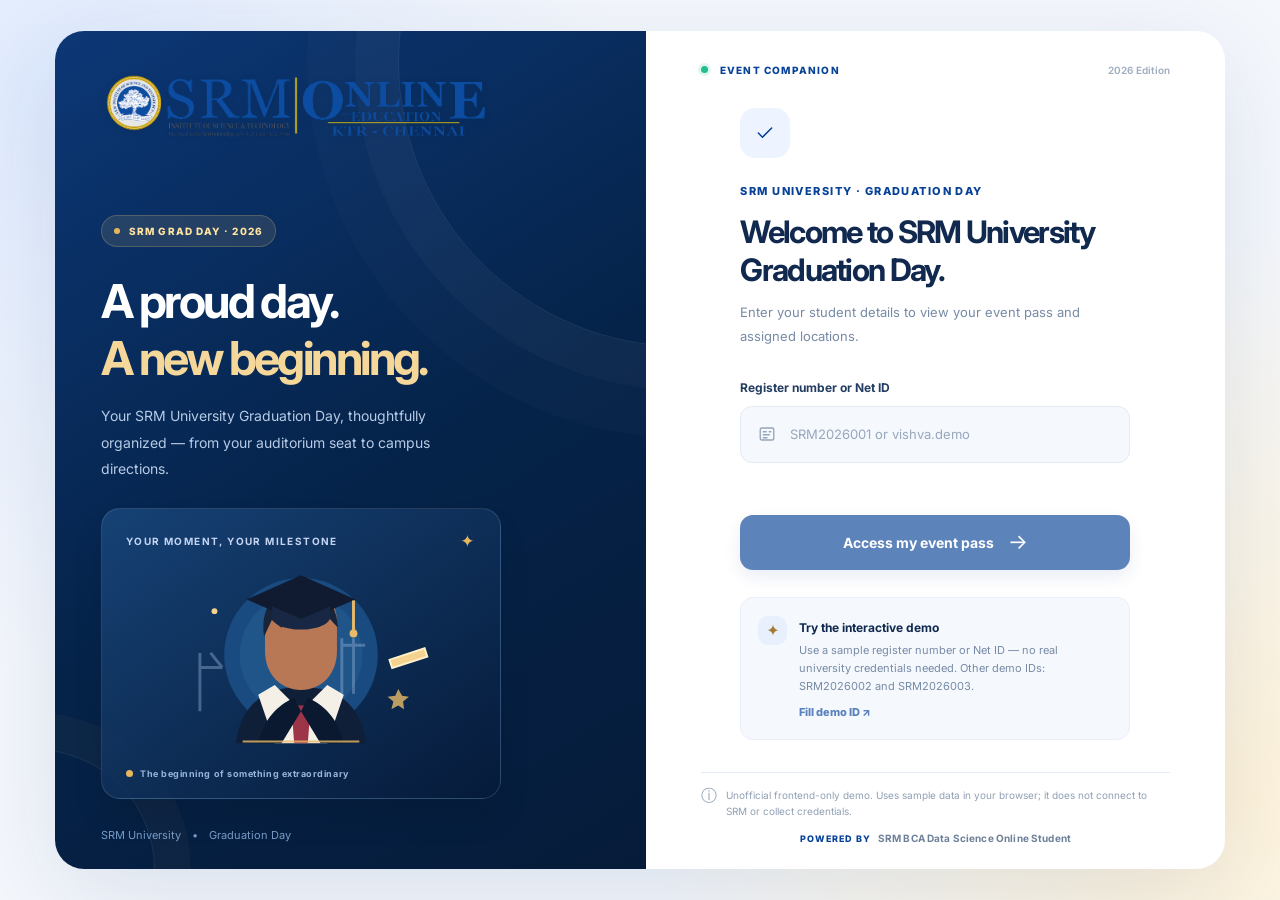
==== commit 54ec649a: "feat: refresh graduation day Pages experience Co-authored-by: Copilot <223556219+Copilot@users.norep" ====
--- a/src/main/resources/static/index.html
+++ b/src/main/resources/static/index.html
@@ -4,9 +4,9 @@
   <meta charset="UTF-8" />
   <meta name="viewport" content="width=device-width, initial-scale=1.0" />
   <meta name="theme-color" content="#084298" />
-  <meta name="description" content="SRM Event Companion concept — find your event seat and food counter in one place." />
+  <meta name="description" content="SRM University Graduation Day event companion — view your event pass, auditorium seat and campus guide." />
   <link rel="icon" href="assets/favicon.svg" type="image/svg+xml" />
-  <title>SRM Event Companion · Event Access</title>
+  <title>SRM University Graduation Day · Event Companion</title>
   <link rel="stylesheet" href="styles.css" />
   <script defer src="app.js"></script>
 </head>
@@ -22,25 +22,43 @@
           <img class="srm-online-logo" src="assets/srm-online-logo.png" alt="SRM Online Education — KTR Chennai" width="390" height="73" />
         </div>
         <div class="login-hero-copy">
-          <span class="eyebrow-pill"><span class="eyebrow-dot"></span> 2026 EVENT PASS</span>
-          <h1 id="intro-heading">Your graduation day,<br /><span>all in one place.</span></h1>
-          <p>Your auditorium seat, registration counter and campus directions in one place.</p>
-          <div class="hero-highlight" aria-hidden="true">
-            <div class="hero-highlight-top"><span>THE EVENT EXPERIENCE</span><span class="hero-spark">✦</span></div>
-            <div class="hero-highlight-middle"><span class="line-one"></span><span class="line-two"></span><span class="line-three"></span></div>
-            <div class="mini-seats" id="hero-preview-seats"></div>
-            <div class="mini-caption"><span class="mini-legend"><i></i> Your seat, made simple</span><span>ROW E · SEAT 07</span></div>
+          <span class="eyebrow-pill"><span class="eyebrow-dot"></span> SRM GRAD DAY · 2026</span>
+          <h1 id="intro-heading">A proud day.<br /><span>A new beginning.</span></h1>
+          <p>Your SRM University Graduation Day, thoughtfully organized — from your auditorium seat to campus directions.</p>
+          <div class="hero-highlight">
+            <div class="hero-highlight-top"><span>YOUR MOMENT, YOUR MILESTONE</span><span class="hero-spark">✦</span></div>
+            <svg class="graduate-illustration" viewBox="0 0 360 190" role="img" aria-labelledby="graduate-art-title">
+              <title id="graduate-art-title">A graduate in cap and gown celebrating graduation</title>
+              <circle cx="180" cy="99" r="79" fill="#1A4B80" />
+              <circle cx="180" cy="99" r="63" fill="#20558A" />
+              <path d="M76 157V97m0 15h23m-12-15 12 15m123-30v57m0-50h24m-12-7v57" fill="none" stroke="#8CA9CC" stroke-width="3" opacity=".45" />
+              <path d="M113 190c5-37 26-58 67-58s62 21 67 58" fill="#101F38" />
+              <path d="M153 130l27 27 27-27 17 10-17 50h-54l-17-50z" fill="#F4F0E8" />
+              <path d="M170 151h20l-3 39h-14z" fill="#9D3448" />
+              <path d="M143 65c0-22 16-38 37-38s37 16 37 38v30c0 24-16 40-37 40s-37-16-37-40z" fill="#B97855" />
+              <path d="M142 80c-4-28 9-49 37-49 23 0 38 14 39 40l-12-13-8 12-9-16-12 15-9-13-8 15-10-8z" fill="#17243A" />
+              <path d="M124 42l56-25 56 25-56 24z" fill="#101B31" />
+              <path d="M150 49v11c0 7 13 13 30 13s30-6 30-13V49l-30 13z" fill="#182743" />
+              <path d="M234 43v31" stroke="#E7BB68" stroke-width="3" />
+              <circle cx="234" cy="77" r="4" fill="#E7BB68" />
+              <path d="M136 190c6-25 19-39 37-47l7 14-20 33zm88 0c-6-25-19-39-37-47l-7 14 20 33z" fill="#0B1930" />
+              <path d="M120 188h120" stroke="#E7BB68" stroke-width="2" opacity=".8" />
+              <path d="M271 104h38v9h-38z" rx="3" fill="#F3D38F" transform="rotate(-18 271 104)" />
+              <path d="M271 104h38v9h-38z" fill="none" stroke="#FFF1C9" stroke-width="2" transform="rotate(-18 271 104)" />
+              <circle cx="91" cy="54" r="3" fill="#F3D38F" /><path d="M280 134l4 7 7 1-6 5 1 8-6-4-7 4 2-8-6-5 8-1z" fill="#E7BB68" opacity=".8" />
+            </svg>
+            <div class="mini-caption"><span class="mini-legend"><i></i> The beginning of something extraordinary</span></div>
           </div>
         </div>
-        <div class="login-hero-footer">SRM-inspired concept design <span>•</span> Student project</div>
+        <div class="login-hero-footer">SRM University <span>•</span> Graduation Day</div>
       </section>
 
       <section class="login-panel" aria-labelledby="login-heading">
         <div class="login-panel-top"><span class="status-dot"></span> EVENT COMPANION <span class="login-edition">2026 Edition</span></div>
         <div class="login-form-wrap">
           <div class="welcome-icon" aria-hidden="true"><svg viewBox="0 0 24 24"><path d="m4 12 5 5L20 6"/></svg></div>
-          <span class="section-kicker">GRADUATION DAY</span>
-          <h2 id="login-heading">Welcome to Graduation Day.</h2>
+          <span class="section-kicker">SRM UNIVERSITY · GRADUATION DAY</span>
+          <h2 id="login-heading">Welcome to SRM University Graduation Day.</h2>
           <p class="form-intro">Enter your student details to view your event pass and assigned locations.</p>
           <form id="login-form" novalidate>
             <div class="field">
@@ -54,6 +72,7 @@
           <div class="demo-access"><span class="demo-access-icon" aria-hidden="true">✦</span><div><strong>Try the interactive demo</strong><p>Use a sample register number or Net ID — no real university credentials needed. Other demo IDs: SRM2026002 and SRM2026003.</p><button id="demo-fill" type="button" class="link-btn" disabled>Fill demo ID <span aria-hidden="true">↗</span></button></div></div>
         </div>
         <div class="login-note"><span aria-hidden="true">ⓘ</span> Unofficial frontend-only demo. Uses sample data in your browser; it does not connect to SRM or collect credentials.</div>
+        <div class="login-credit"><span>POWERED BY</span> SRM BCA Data Science Online Student</div>
       </section>
     </div>
   </div>
@@ -96,7 +115,7 @@
             <article class="event-ticket" aria-label="Your digital event pass">
               <div class="ticket-orbit ticket-orbit-one" aria-hidden="true"></div><div class="ticket-orbit ticket-orbit-two" aria-hidden="true"></div>
               <div class="ticket-head"><span class="pass-pill"><span class="status-dot"></span> PASS ACTIVE</span><img class="srm-online-logo" src="assets/srm-online-logo.png" alt="SRM Online Education" width="195" height="37" /></div>
-              <div class="ticket-title"><span>GRADUATION DAY · EVENT PASS</span><h2>SRM GRADUATION DAY</h2><p>Main Auditorium <span>•</span> Block A</p></div>
+              <div class="ticket-title"><span>SRM UNIVERSITY · GRAD DAY EVENT PASS</span><h2>SRM University Graduation Day</h2><p>Main Auditorium <span>•</span> Block A</p></div>
               <div class="ticket-dashed"></div>
               <div class="ticket-stats"><div><span>YOUR SEAT</span><strong>E07</strong></div><div><span>REGISTRATION COUNTER</span><strong class="gold-text">03</strong></div></div>
             </article>
@@ -116,7 +135,7 @@
           <div class="seat-layout">
             <article class="theatre-panel" aria-label="Illustrative auditorium seating visualization">
               <div class="theatre-head">
-                <div><span class="theatre-kicker">SRM GRADUATION DAY · BIRD'S-EYE VIEW</span><h2>Auditorium seating</h2></div>
+                <div><span class="theatre-kicker">SRM UNIVERSITY · GRAD DAY · BIRD'S-EYE VIEW</span><h2>Auditorium seating</h2></div>
                 <span class="level-badge">FRONT → REAR</span>
               </div>
               <div class="seat-map-controls" role="group" aria-label="Seating map zoom">
--- a/src/main/resources/static/styles.css
+++ b/src/main/resources/static/styles.css
@@ -49,6 +49,7 @@
 .login-hero-copy>p{max-width:340px;color:#B7CBE6;font-size:14px;line-height:1.9;margin-bottom:25px}
 .hero-highlight{border:1px solid rgba(222,237,255,.15);background:linear-gradient(145deg,rgba(26,73,126,.8),rgba(6,26,57,.75));border-radius:19px;padding:22px 24px 19px;max-width:400px;box-shadow:0 20px 32px rgba(0,0,0,.09)}
 .hero-highlight-top{display:flex;align-items:center;justify-content:space-between;color:#C5D5F3;font-size:10px;font-weight:700;letter-spacing:.14em}
+.graduate-illustration{display:block;width:min(100%,360px);height:190px;margin:5px auto 0;overflow:visible}
 .hero-spark{font-size:17px;color:var(--gold)}
 .hero-highlight-middle{display:flex;flex-direction:column;align-items:center;gap:5px;margin:23px auto 18px}
 .hero-highlight-middle span{height:3px;border-radius:8px;background:#E5B861;box-shadow:0 0 12px rgba(229,184,97,.2)}
@@ -91,6 +92,8 @@
 .link-btn:hover{text-decoration:underline}
 .login-note{border-top:1px solid var(--line);padding:14px 0 0;font-size:10px;line-height:1.6;color:#91A0B5;display:flex;gap:9px;align-items:flex-start}
 .login-note>span{font-size:16px;line-height:1}
+.login-credit{margin-top:13px;text-align:center;color:#6E8099;font-size:10px;font-weight:700;letter-spacing:.015em}
+.login-credit span{color:var(--primary);font-size:9px;font-weight:800;letter-spacing:.11em;margin-right:5px}
 
 /* APP LAYOUT */
 .app-shell{display:flex;min-height:100vh;min-height:100dvh}
@@ -205,7 +208,11 @@
   .login-brand{gap:10px}.login-brand strong{font-size:29px;color:#0F356B}.login-brand small{font-size:8px;color:#2A599C}
   .hero-orbit-a{width:270px;height:270px;right:-185px;top:89px;border-color:#E3EDFD;box-shadow:0 0 0 30px rgba(8,66,152,.023),0 0 0 60px rgba(8,66,152,.018)}.hero-orbit-b{display:none}
   .login-hero-copy{padding-top:40px;max-width:550px}.eyebrow-pill{padding:7px 11px;background:#FFF4DA;border-color:#F7EACD;color:#946A24}.eyebrow-dot{background:#E2AE50}.login-hero h1{font-size:clamp(29px,8.5vw,39px);line-height:1.25;margin:22px 0 13px;max-width:405px}.login-hero h1 span{color:var(--primary)}.login-hero-copy>p{color:#8799B1;font-size:12px;max-width:360px;margin:0 0 2px;line-height:1.8}
-  .hero-highlight,.login-hero-footer{display:none}
+  .hero-highlight{display:block;margin-top:20px;padding:16px 17px 13px;max-width:420px;border-radius:15px}
+  .hero-highlight-top{font-size:9px}
+  .graduate-illustration{height:150px}
+  .mini-caption{justify-content:center;margin-top:8px;font-size:8px}
+  .login-hero-footer{display:none}
   .login-panel{padding:0 24px 18px;flex:1}.login-panel-top{display:none}.login-form-wrap{padding:24px 0 8px;justify-content:flex-start;max-width:550px}.welcome-icon{display:none}.login-form-wrap .section-kicker{display:none}.login-form-wrap h2{font-size:0;margin:0}.form-intro{font-size:0;margin:0 0 18px}.field{margin-bottom:17px}.field label{margin-bottom:9px}.input-wrap{height:57px}.login-submit{margin-top:11px}.demo-access{margin-top:24px}.login-note{font-size:9px;margin-top:20px}
   .sidebar{display:none}.topbar{height:72px;padding:0 19px;top:0}.topbar-desktop{display:none}.mobile-brand{display:flex}.mobile-brand strong{font-size:24px;color:var(--ink)}.mobile-brand small{font-size:8px;color:#4A6D9B}.topbar-actions{gap:9px}.event-status{padding:8px 9px;font-size:9px}.topbar-avatar{width:30px;height:30px}.mobile-signout{appearance:none;border:0;display:grid;place-items:center;background:#F0F4FA;color:#54729A;width:31px;height:31px;border-radius:9px}.mobile-signout svg{height:15px;width:15px}
   .workspace{width:100%}.main-content{padding:28px 18px 100px}.page-heading{margin-bottom:25px}.page-heading h1{font-size:29px;margin:7px 0}.page-heading p{font-size:12px}.page-heading-label{display:none}.section-kicker{font-size:9px}.dashboard-grid{gap:18px}.event-ticket{min-height:211px;padding:20px 21px}.ticket-head img{height:31px;width:31px}.ticket-title{padding-top:11px}.ticket-title h2{font-size:21px}.ticket-title p{font-size:11px}.ticket-dashed{margin:16px 0 14px}.ticket-stats strong{font-size:24px}.ticket-stats span{font-size:8px}.event-info{padding:18px;grid-template-columns:1fr 1fr}.event-info-line{gap:10px}.icon-square{width:30px;height:30px}.event-info-line div strong{font-size:10px}.section-title-row{margin:29px 0 16px}.section-title-row h2{font-size:20px}.section-subtitle{display:none}.quick-grid{gap:13px}.quick-card{padding:17px;gap:13px}.quick-icon{width:53px;height:53px;border-radius:14px}.quick-icon svg{width:24px;height:24px}.quick-copy{gap:5px}.quick-copy b{font-size:15px}.quick-copy small{font-size:10px}.quick-copy>span{font-size:9px}.tip-banner{margin-top:24px}.site-footer{padding:13px 18px 90px;display:none}
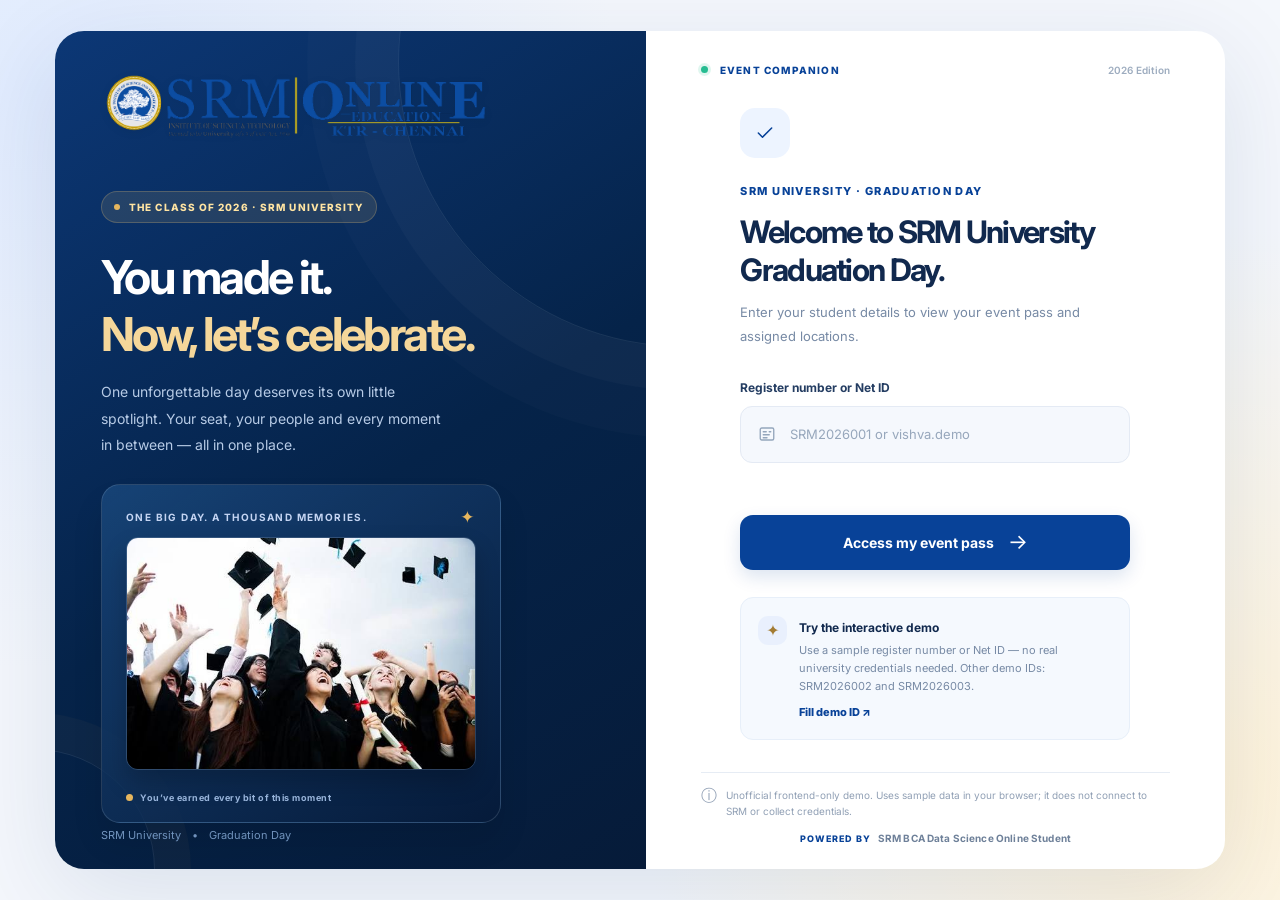
==== commit 9522feda: "fix: restore login and add graduation photo Co-authored-by: Copilot <223556219+Copilot@users.noreply" ====
--- a/src/main/resources/static/index.html
+++ b/src/main/resources/static/index.html
@@ -22,32 +22,13 @@
           <img class="srm-online-logo" src="assets/srm-online-logo.png" alt="SRM Online Education — KTR Chennai" width="390" height="73" />
         </div>
         <div class="login-hero-copy">
-          <span class="eyebrow-pill"><span class="eyebrow-dot"></span> SRM GRAD DAY · 2026</span>
-          <h1 id="intro-heading">A proud day.<br /><span>A new beginning.</span></h1>
-          <p>Your SRM University Graduation Day, thoughtfully organized — from your auditorium seat to campus directions.</p>
+          <span class="eyebrow-pill"><span class="eyebrow-dot"></span> THE CLASS OF 2026 · SRM UNIVERSITY</span>
+          <h1 id="intro-heading">You made it.<br /><span>Now, let’s celebrate.</span></h1>
+          <p>One unforgettable day deserves its own little spotlight. Your seat, your people and every moment in between — all in one place.</p>
           <div class="hero-highlight">
-            <div class="hero-highlight-top"><span>YOUR MOMENT, YOUR MILESTONE</span><span class="hero-spark">✦</span></div>
-            <svg class="graduate-illustration" viewBox="0 0 360 190" role="img" aria-labelledby="graduate-art-title">
-              <title id="graduate-art-title">A graduate in cap and gown celebrating graduation</title>
-              <circle cx="180" cy="99" r="79" fill="#1A4B80" />
-              <circle cx="180" cy="99" r="63" fill="#20558A" />
-              <path d="M76 157V97m0 15h23m-12-15 12 15m123-30v57m0-50h24m-12-7v57" fill="none" stroke="#8CA9CC" stroke-width="3" opacity=".45" />
-              <path d="M113 190c5-37 26-58 67-58s62 21 67 58" fill="#101F38" />
-              <path d="M153 130l27 27 27-27 17 10-17 50h-54l-17-50z" fill="#F4F0E8" />
-              <path d="M170 151h20l-3 39h-14z" fill="#9D3448" />
-              <path d="M143 65c0-22 16-38 37-38s37 16 37 38v30c0 24-16 40-37 40s-37-16-37-40z" fill="#B97855" />
-              <path d="M142 80c-4-28 9-49 37-49 23 0 38 14 39 40l-12-13-8 12-9-16-12 15-9-13-8 15-10-8z" fill="#17243A" />
-              <path d="M124 42l56-25 56 25-56 24z" fill="#101B31" />
-              <path d="M150 49v11c0 7 13 13 30 13s30-6 30-13V49l-30 13z" fill="#182743" />
-              <path d="M234 43v31" stroke="#E7BB68" stroke-width="3" />
-              <circle cx="234" cy="77" r="4" fill="#E7BB68" />
-              <path d="M136 190c6-25 19-39 37-47l7 14-20 33zm88 0c-6-25-19-39-37-47l-7 14 20 33z" fill="#0B1930" />
-              <path d="M120 188h120" stroke="#E7BB68" stroke-width="2" opacity=".8" />
-              <path d="M271 104h38v9h-38z" rx="3" fill="#F3D38F" transform="rotate(-18 271 104)" />
-              <path d="M271 104h38v9h-38z" fill="none" stroke="#FFF1C9" stroke-width="2" transform="rotate(-18 271 104)" />
-              <circle cx="91" cy="54" r="3" fill="#F3D38F" /><path d="M280 134l4 7 7 1-6 5 1 8-6-4-7 4 2-8-6-5 8-1z" fill="#E7BB68" opacity=".8" />
-            </svg>
-            <div class="mini-caption"><span class="mini-legend"><i></i> The beginning of something extraordinary</span></div>
+            <div class="hero-highlight-top"><span>ONE BIG DAY. A THOUSAND MEMORIES.</span><span class="hero-spark">✦</span></div>
+            <img class="graduate-illustration" src="assets/graduation-celebration.jpg" alt="Graduates in caps and gowns celebrating and throwing their caps into the air" width="547" height="365" />
+            <div class="mini-caption"><span class="mini-legend"><i></i> You’ve earned every bit of this moment</span></div>
           </div>
         </div>
         <div class="login-hero-footer">SRM University <span>•</span> Graduation Day</div>
--- a/src/main/resources/static/styles.css
+++ b/src/main/resources/static/styles.css
@@ -49,7 +49,7 @@
 .login-hero-copy>p{max-width:340px;color:#B7CBE6;font-size:14px;line-height:1.9;margin-bottom:25px}
 .hero-highlight{border:1px solid rgba(222,237,255,.15);background:linear-gradient(145deg,rgba(26,73,126,.8),rgba(6,26,57,.75));border-radius:19px;padding:22px 24px 19px;max-width:400px;box-shadow:0 20px 32px rgba(0,0,0,.09)}
 .hero-highlight-top{display:flex;align-items:center;justify-content:space-between;color:#C5D5F3;font-size:10px;font-weight:700;letter-spacing:.14em}
-.graduate-illustration{display:block;width:min(100%,360px);height:190px;margin:5px auto 0;overflow:visible}
+.graduate-illustration{display:block;width:100%;height:auto;aspect-ratio:3/2;object-fit:cover;object-position:center 54%;margin:10px auto 0;border:1px solid rgba(255,255,255,.14);border-radius:12px;box-shadow:0 12px 25px rgba(0,0,0,.2)}
 .hero-spark{font-size:17px;color:var(--gold)}
 .hero-highlight-middle{display:flex;flex-direction:column;align-items:center;gap:5px;margin:23px auto 18px}
 .hero-highlight-middle span{height:3px;border-radius:8px;background:#E5B861;box-shadow:0 0 12px rgba(229,184,97,.2)}
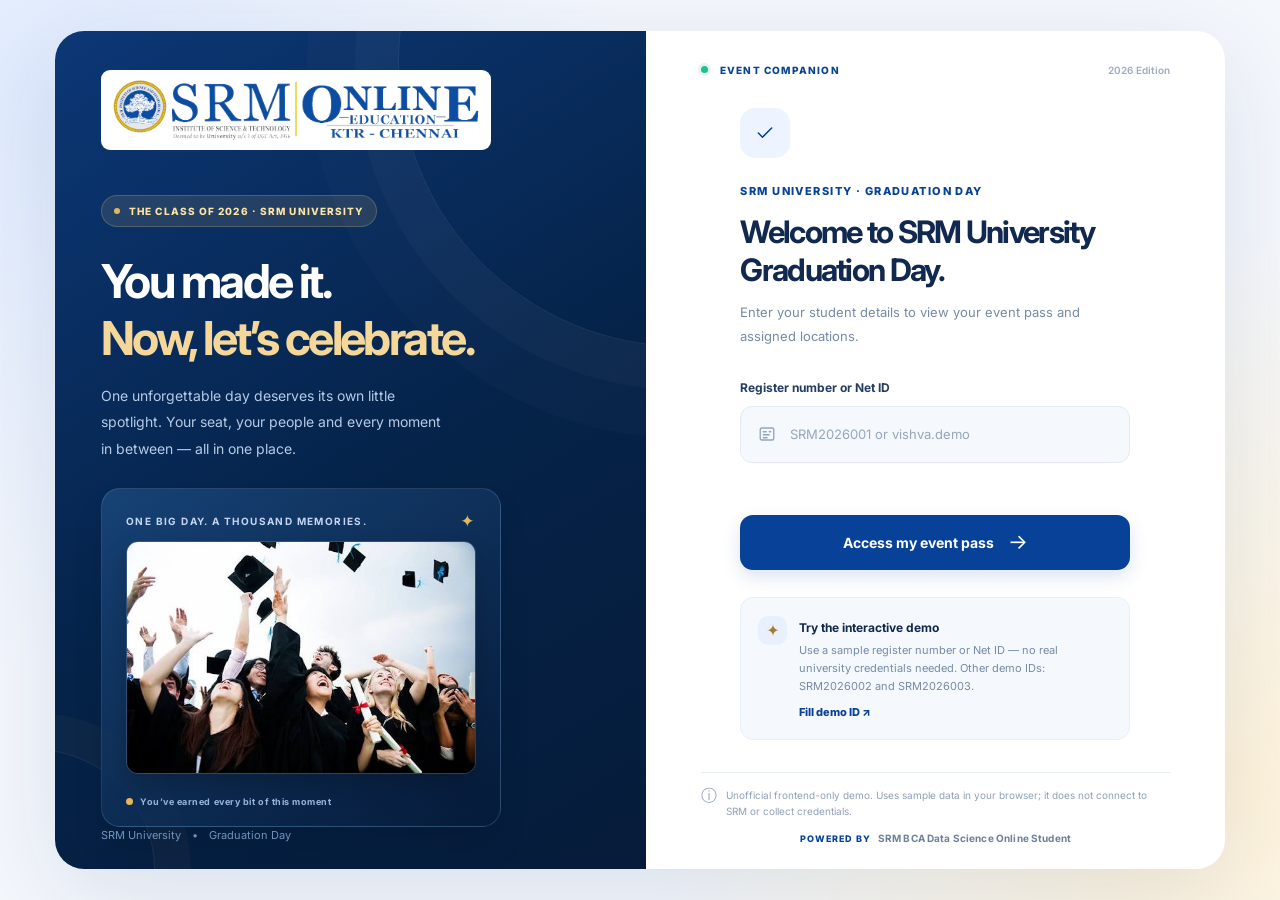
==== commit dc75e6fc: "fix: improve SRM logo contrast on login Co-authored-by: Copilot <223556219+Copilot@users.noreply.git" ====
--- a/src/main/resources/static/index.html
+++ b/src/main/resources/static/index.html
@@ -7,8 +7,8 @@
   <meta name="description" content="SRM University Graduation Day event companion — view your event pass, auditorium seat and campus guide." />
   <link rel="icon" href="assets/favicon.svg" type="image/svg+xml" />
   <title>SRM University Graduation Day · Event Companion</title>
-  <link rel="stylesheet" href="styles.css" />
-  <script defer src="app.js"></script>
+  <link rel="stylesheet" href="styles.css?v=beadabe-logo" />
+  <script defer src="app.js?v=9522fed"></script>
 </head>
 <body>
   <noscript><p class="script-notice">JavaScript is needed to sign in and display your demo event pass. Enable JavaScript and reload this page.</p></noscript>
--- a/src/main/resources/static/styles.css
+++ b/src/main/resources/static/styles.css
@@ -271,7 +271,7 @@
 
 /* Original uploaded SRM Online Education horizontal logo (transparent image). */
 .login-brand.brand{display:flex;align-items:center;min-width:0;max-width:100%}
-.login-brand .srm-online-logo{display:block;width:min(100%,390px);height:auto;object-fit:contain}
+.login-brand .srm-online-logo{display:block;width:min(100%,390px);height:auto;object-fit:contain;background:#fff;padding:5px 7px;border-radius:9px;filter:none}
 .sidebar-brand .srm-online-logo{display:block;width:174px;max-width:100%;height:auto;object-fit:contain}
 .mobile-brand .srm-online-logo{display:block;width:min(214px,51vw);height:auto;object-fit:contain}
 .ticket-head .srm-online-logo{display:block;width:min(195px,50%);height:auto;object-fit:contain}
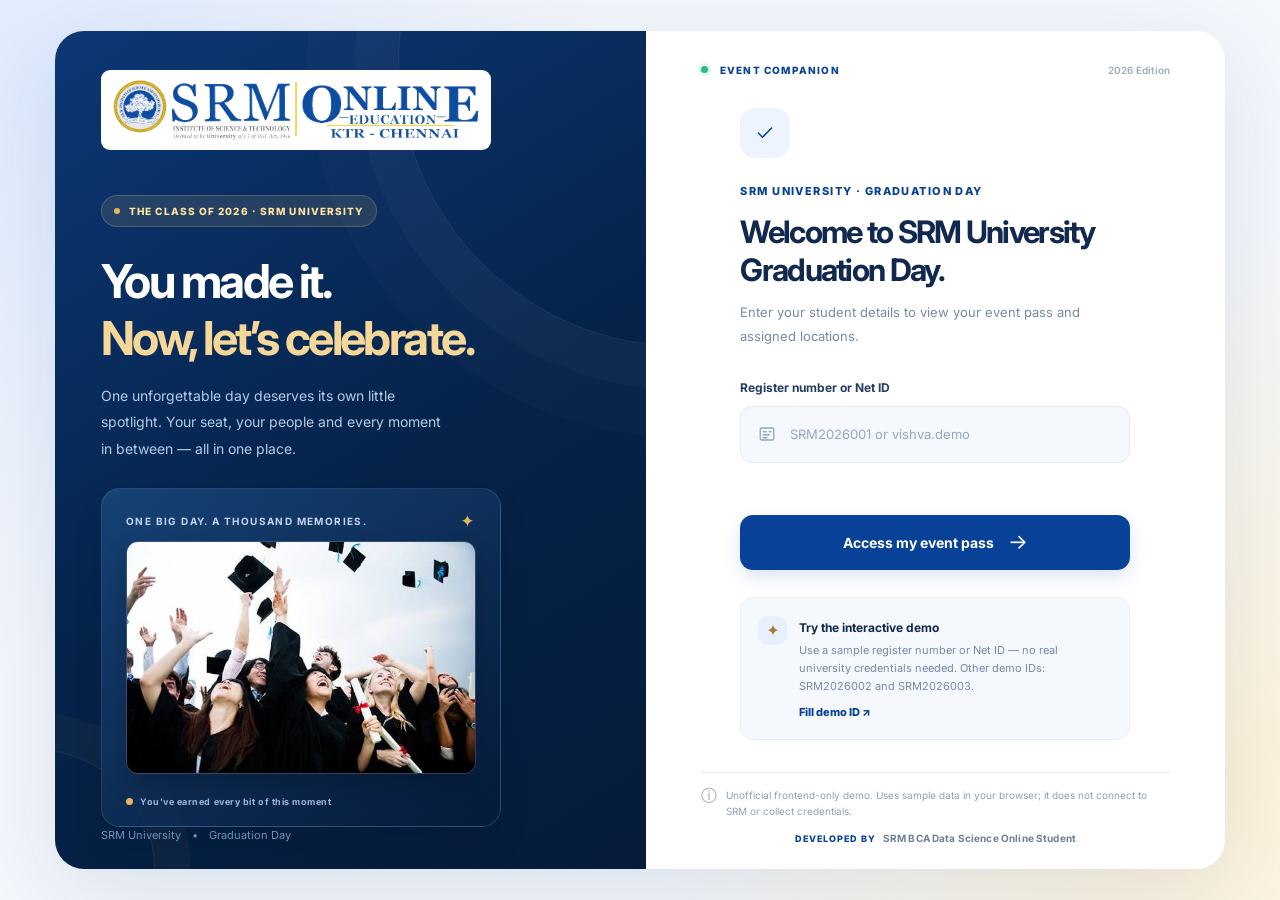
==== commit f5a65302: "feat: show SRM branding across event pages Co-authored-by: Copilot <223556219+Copilot@users.noreply." ====
--- a/src/main/resources/static/index.html
+++ b/src/main/resources/static/index.html
@@ -7,8 +7,8 @@
   <meta name="description" content="SRM University Graduation Day event companion — view your event pass, auditorium seat and campus guide." />
   <link rel="icon" href="assets/favicon.svg" type="image/svg+xml" />
   <title>SRM University Graduation Day · Event Companion</title>
-  <link rel="stylesheet" href="styles.css?v=beadabe-logo" />
-  <script defer src="app.js?v=9522fed"></script>
+  <link rel="stylesheet" href="styles.css?v=full-branding-20261015" />
+  <script defer src="app.js?v=full-branding-20261015"></script>
 </head>
 <body>
   <noscript><p class="script-notice">JavaScript is needed to sign in and display your demo event pass. Enable JavaScript and reload this page.</p></noscript>
@@ -53,7 +53,7 @@
           <div class="demo-access"><span class="demo-access-icon" aria-hidden="true">✦</span><div><strong>Try the interactive demo</strong><p>Use a sample register number or Net ID — no real university credentials needed. Other demo IDs: SRM2026002 and SRM2026003.</p><button id="demo-fill" type="button" class="link-btn" disabled>Fill demo ID <span aria-hidden="true">↗</span></button></div></div>
         </div>
         <div class="login-note"><span aria-hidden="true">ⓘ</span> Unofficial frontend-only demo. Uses sample data in your browser; it does not connect to SRM or collect credentials.</div>
-        <div class="login-credit"><span>POWERED BY</span> SRM BCA Data Science Online Student</div>
+        <div class="login-credit"><span>DEVELOPED BY</span> SRM BCA Data Science Online Student</div>
       </section>
     </div>
   </div>
@@ -180,7 +180,11 @@
 <article><span>📚 FACILITIES</span><h2>Bookstore</h2><p>Find bookshop locations around the campus.</p><a class="grad-map-link" data-place="book store SRMIST Kattankulathur Tamil Nadu" href="#">Search bookstore ↗</a></article>
 </div><p class="grad-map-warning">These links are map searches, not an officially verified indoor campus route. Please confirm parking, counter desks, accessibility and event guidance with the university.</p></section>
       </main>
-      <footer class="site-footer"><span>SRM Event Companion <span>·</span> Unofficial student project</span><span>Made for a simpler event experience ✦</span></footer>
+      <footer class="site-footer">
+        <img class="site-footer-logo" src="assets/srm-online-logo.png" alt="SRM Online Education — KTR Chennai" width="174" height="33" />
+        <span>SRM Event Companion · Unofficial student project</span>
+        <span class="site-footer-credit">Developed by SRM BCA Data Science Online Student</span>
+      </footer>
     </div>
     <nav class="mobile-nav" aria-label="Mobile navigation"><button class="mobile-nav-item is-active" type="button" data-go="home" aria-current="page"><svg viewBox="0 0 24 24"><path d="m3 10 9-7 9 7v10h-7v-7h-4v7H3z"/></svg><span>Home</span></button><button class="mobile-nav-item" type="button" data-go="seat"><svg viewBox="0 0 24 24"><path d="M5 4h14v5H5zM4 11h16v7H4zM7 18v3m10-3v3"/></svg><span>My seat</span></button><button class="mobile-nav-item" type="button" data-go="food"><svg viewBox="0 0 24 24"><path d="M4 4v7a4 4 0 0 0 8 0V4M8 4v16m8-16c3 0 5 3 5 7v3h-5V4Zm0 10v6"/></svg><span>Register</span></button><button class="mobile-nav-item" type="button" data-go="campus"><span aria-hidden="true">⌖</span><span>Campus</span></button></nav>
   </div>
--- a/src/main/resources/static/styles.css
+++ b/src/main/resources/static/styles.css
@@ -150,7 +150,9 @@
 .quick-icon{display:grid;place-items:center;width:67px;height:67px;border-radius:17px;flex-shrink:0}.quick-icon svg{height:28px;width:28px}.blue-icon{color:var(--primary);background:#E6EEFF}.gold-icon{color:#9D6B17;background:#FFF3D9}
 .quick-copy{display:flex;flex-direction:column;gap:8px;flex:1;min-width:0}.quick-copy b{font-size:17px;letter-spacing:-.045em}.quick-copy small{font-size:11px;color:#7D8FAB}.quick-copy>span{font-size:10px;color:var(--primary);font-weight:800;margin-top:3px}.quick-arrow{align-self:flex-start;color:var(--primary);font-size:21px}
 .tip-banner{margin-top:31px;display:flex;align-items:center;gap:14px;border-radius:15px;padding:18px 21px;background:#EEF5FF;border:1px solid #DEEAF9}.tip-icon{width:34px;height:34px;border-radius:10px;background:white;color:#C18D35;display:grid;place-items:center;font-size:21px;flex-shrink:0}.tip-banner strong{font-size:12px}.tip-banner p{color:#7086A4;font-size:11px;line-height:1.7;margin:4px 0 0}
-.site-footer{padding:19px clamp(24px,4vw,62px) 23px;border-top:1px solid var(--line);font-size:10px;color:#97A5B9;display:flex;justify-content:space-between;gap:20px}.site-footer span span{margin:0 4px}
+.site-footer{padding:19px clamp(24px,4vw,62px) 23px;border-top:1px solid var(--line);font-size:10px;color:#71839C;display:flex;align-items:center;justify-content:space-between;gap:16px;flex-wrap:wrap}
+.site-footer-logo{display:block;width:150px;height:auto;object-fit:contain;background:#fff;padding:4px 6px;border:1px solid #E6ECF4;border-radius:7px}
+.site-footer-credit{font-weight:700;color:#526985}
 
 /* THEATRE VIEW */
 .seat-layout{display:grid;grid-template-columns:minmax(0,1.47fr) minmax(290px,.79fr);gap:24px;align-items:start}
@@ -215,7 +217,7 @@
   .login-hero-footer{display:none}
   .login-panel{padding:0 24px 18px;flex:1}.login-panel-top{display:none}.login-form-wrap{padding:24px 0 8px;justify-content:flex-start;max-width:550px}.welcome-icon{display:none}.login-form-wrap .section-kicker{display:none}.login-form-wrap h2{font-size:0;margin:0}.form-intro{font-size:0;margin:0 0 18px}.field{margin-bottom:17px}.field label{margin-bottom:9px}.input-wrap{height:57px}.login-submit{margin-top:11px}.demo-access{margin-top:24px}.login-note{font-size:9px;margin-top:20px}
   .sidebar{display:none}.topbar{height:72px;padding:0 19px;top:0}.topbar-desktop{display:none}.mobile-brand{display:flex}.mobile-brand strong{font-size:24px;color:var(--ink)}.mobile-brand small{font-size:8px;color:#4A6D9B}.topbar-actions{gap:9px}.event-status{padding:8px 9px;font-size:9px}.topbar-avatar{width:30px;height:30px}.mobile-signout{appearance:none;border:0;display:grid;place-items:center;background:#F0F4FA;color:#54729A;width:31px;height:31px;border-radius:9px}.mobile-signout svg{height:15px;width:15px}
-  .workspace{width:100%}.main-content{padding:28px 18px 100px}.page-heading{margin-bottom:25px}.page-heading h1{font-size:29px;margin:7px 0}.page-heading p{font-size:12px}.page-heading-label{display:none}.section-kicker{font-size:9px}.dashboard-grid{gap:18px}.event-ticket{min-height:211px;padding:20px 21px}.ticket-head img{height:31px;width:31px}.ticket-title{padding-top:11px}.ticket-title h2{font-size:21px}.ticket-title p{font-size:11px}.ticket-dashed{margin:16px 0 14px}.ticket-stats strong{font-size:24px}.ticket-stats span{font-size:8px}.event-info{padding:18px;grid-template-columns:1fr 1fr}.event-info-line{gap:10px}.icon-square{width:30px;height:30px}.event-info-line div strong{font-size:10px}.section-title-row{margin:29px 0 16px}.section-title-row h2{font-size:20px}.section-subtitle{display:none}.quick-grid{gap:13px}.quick-card{padding:17px;gap:13px}.quick-icon{width:53px;height:53px;border-radius:14px}.quick-icon svg{width:24px;height:24px}.quick-copy{gap:5px}.quick-copy b{font-size:15px}.quick-copy small{font-size:10px}.quick-copy>span{font-size:9px}.tip-banner{margin-top:24px}.site-footer{padding:13px 18px 90px;display:none}
+  .workspace{width:100%}.main-content{padding:28px 18px 100px}.page-heading{margin-bottom:25px}.page-heading h1{font-size:29px;margin:7px 0}.page-heading p{font-size:12px}.page-heading-label{display:none}.section-kicker{font-size:9px}.dashboard-grid{gap:18px}.event-ticket{min-height:211px;padding:20px 21px}.ticket-head img{height:31px;width:31px}.ticket-title{padding-top:11px}.ticket-title h2{font-size:21px}.ticket-title p{font-size:11px}.ticket-dashed{margin:16px 0 14px}.ticket-stats strong{font-size:24px}.ticket-stats span{font-size:8px}.event-info{padding:18px;grid-template-columns:1fr 1fr}.event-info-line{gap:10px}.icon-square{width:30px;height:30px}.event-info-line div strong{font-size:10px}.section-title-row{margin:29px 0 16px}.section-title-row h2{font-size:20px}.section-subtitle{display:none}.quick-grid{gap:13px}.quick-card{padding:17px;gap:13px}.quick-icon{width:53px;height:53px;border-radius:14px}.quick-icon svg{width:24px;height:24px}.quick-copy{gap:5px}.quick-copy b{font-size:15px}.quick-copy small{font-size:10px}.quick-copy>span{font-size:9px}.tip-banner{margin-top:24px}.site-footer{padding:13px 18px max(84px,calc(env(safe-area-inset-bottom) + 76px));display:grid;grid-template-columns:1fr 1fr;gap:10px}.site-footer-logo{grid-column:1/-1;width:135px}.site-footer-credit{grid-column:1/-1}
   .mobile-nav{position:fixed;bottom:0;left:0;right:0;z-index:30;display:grid;grid-template-columns:repeat(3,minmax(0,1fr));min-height:67px;background:rgba(255,255,255,.97);box-shadow:0 -1px 0 #E6EBF2,0 -6px 20px rgba(16,50,101,.035);padding:7px 10px max(7px,env(safe-area-inset-bottom,7px));backdrop-filter:blur(12px)}
   .mobile-nav-item{display:flex;align-items:center;flex-direction:column;justify-content:center;gap:4px;border:0;background:none;color:#8D9CB1;font-size:10px;font-weight:600;padding:4px 5px;position:relative}.mobile-nav-item.is-active{color:var(--primary);font-weight:800}.mobile-nav-item.is-active::before{content:'';position:absolute;top:-8px;height:3px;width:32px;border-radius:0 0 3px 3px;background:var(--gold)}.mobile-nav-item svg{width:23px;height:23px;fill:none;stroke:currentColor;stroke-width:1.6;stroke-linecap:round;stroke-linejoin:round}
   .seat-layout{gap:18px}.theatre-panel{padding:22px 15px 20px;border-radius:18px}.theatre-head h2{font-size:19px}.theatre-hint{font-size:10px}.theatre-map{margin-top:32px}.seat-rows{gap:14px}.seat-row{grid-template-columns:14px repeat(5,minmax(0,1fr)) 13px repeat(4,minmax(0,1fr));gap:5px}.row-label{font-size:10px}.seat{height:25px;border-radius:4px;font-size:7px;box-shadow:0 4px 0 #12395E}.seat-occupied{box-shadow:0 4px 0 #2B3D55}.seat-assigned{box-shadow:0 4px 0 #A87A2F,0 0 0 2px #FFE4AA,0 0 16px rgba(255,213,126,.4)}.seat-legend{width:8px;height:8px}.theatre-legend{gap:11px;margin-top:30px}.theatre-legend>span{font-size:9px}.theatre-footnote{margin-top:29px}.seat-details{display:flex}.your-seat-card{padding:21px}.your-seat-number{margin-top:15px}.seat-badge{width:70px;height:67px;font-size:22px}.your-seat-number h2{font-size:16px}.assigned-details{margin-top:20px}.locate-btn{margin-top:18px}.directions-card{padding:22px}
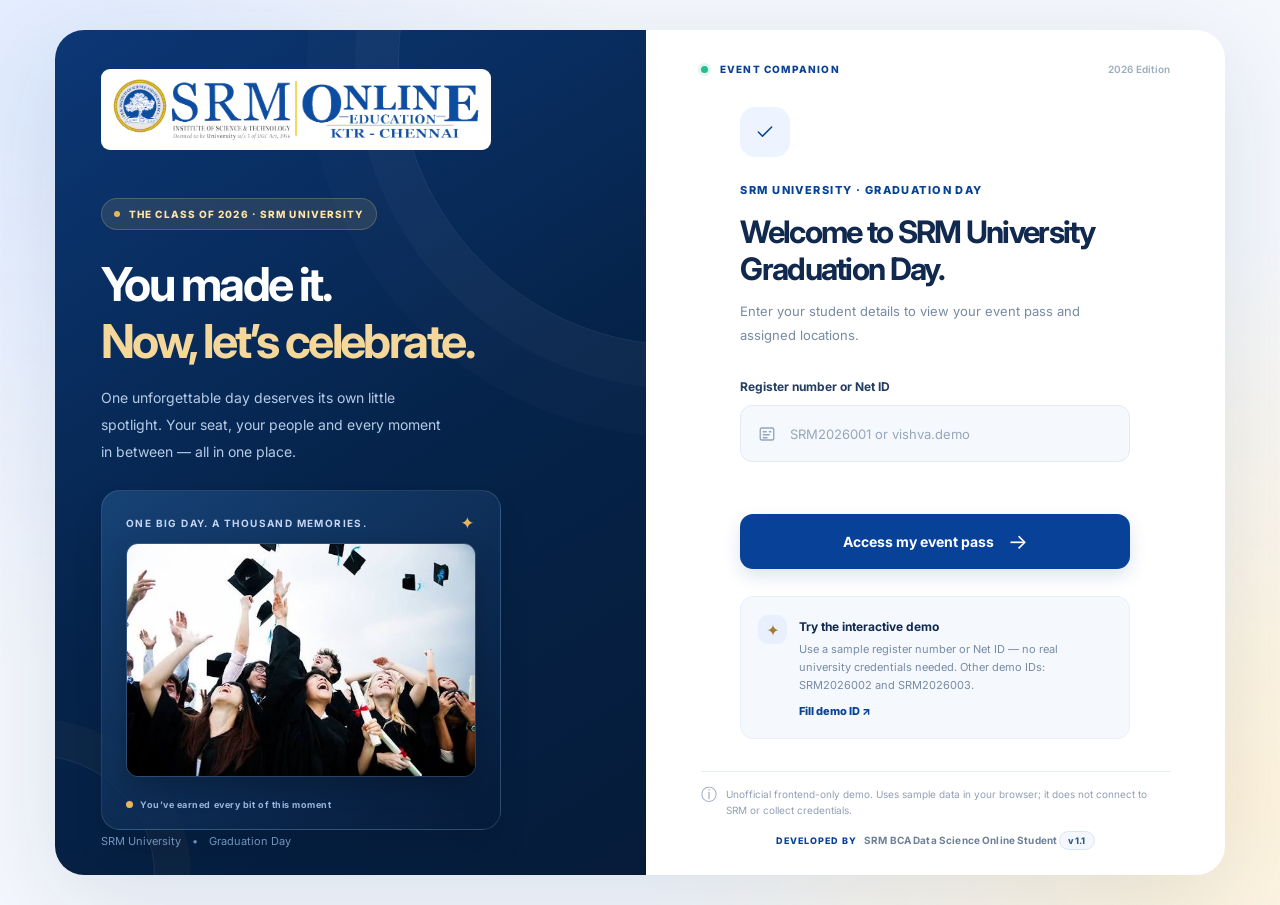
==== commit 7bf15b19: "feat: display event companion version 1.1 Co-authored-by: Copilot <223556219+Copilot@users.noreply.g" ====
--- a/src/main/resources/static/index.html
+++ b/src/main/resources/static/index.html
@@ -7,8 +7,8 @@
   <meta name="description" content="SRM University Graduation Day event companion — view your event pass, auditorium seat and campus guide." />
   <link rel="icon" href="assets/favicon.svg" type="image/svg+xml" />
   <title>SRM University Graduation Day · Event Companion</title>
-  <link rel="stylesheet" href="styles.css?v=full-branding-20261015" />
-  <script defer src="app.js?v=full-branding-20261015"></script>
+  <link rel="stylesheet" href="styles.css?v=v1.1-20261015" />
+  <script defer src="app.js?v=v1.1-20261015"></script>
 </head>
 <body>
   <noscript><p class="script-notice">JavaScript is needed to sign in and display your demo event pass. Enable JavaScript and reload this page.</p></noscript>
@@ -53,7 +53,7 @@
           <div class="demo-access"><span class="demo-access-icon" aria-hidden="true">✦</span><div><strong>Try the interactive demo</strong><p>Use a sample register number or Net ID — no real university credentials needed. Other demo IDs: SRM2026002 and SRM2026003.</p><button id="demo-fill" type="button" class="link-btn" disabled>Fill demo ID <span aria-hidden="true">↗</span></button></div></div>
         </div>
         <div class="login-note"><span aria-hidden="true">ⓘ</span> Unofficial frontend-only demo. Uses sample data in your browser; it does not connect to SRM or collect credentials.</div>
-        <div class="login-credit"><span>DEVELOPED BY</span> SRM BCA Data Science Online Student</div>
+        <div class="login-credit"><span>DEVELOPED BY</span> SRM BCA Data Science Online Student <span class="version-badge" aria-label="Version 1.1">v1.1</span></div>
       </section>
     </div>
   </div>
@@ -183,10 +183,11 @@
       <footer class="site-footer">
         <img class="site-footer-logo" src="assets/srm-online-logo.png" alt="SRM Online Education — KTR Chennai" width="174" height="33" />
         <span>SRM Event Companion · Unofficial student project</span>
+        <span class="version-badge site-footer-version" aria-label="Version 1.1">v1.1</span>
         <span class="site-footer-credit">Developed by SRM BCA Data Science Online Student</span>
       </footer>
     </div>
     <nav class="mobile-nav" aria-label="Mobile navigation"><button class="mobile-nav-item is-active" type="button" data-go="home" aria-current="page"><svg viewBox="0 0 24 24"><path d="m3 10 9-7 9 7v10h-7v-7h-4v7H3z"/></svg><span>Home</span></button><button class="mobile-nav-item" type="button" data-go="seat"><svg viewBox="0 0 24 24"><path d="M5 4h14v5H5zM4 11h16v7H4zM7 18v3m10-3v3"/></svg><span>My seat</span></button><button class="mobile-nav-item" type="button" data-go="food"><svg viewBox="0 0 24 24"><path d="M4 4v7a4 4 0 0 0 8 0V4M8 4v16m8-16c3 0 5 3 5 7v3h-5V4Zm0 10v6"/></svg><span>Register</span></button><button class="mobile-nav-item" type="button" data-go="campus"><span aria-hidden="true">⌖</span><span>Campus</span></button></nav>
   </div>
-<div class="grad-modal" id="student-modal" hidden><section class="grad-modal-panel" role="dialog" aria-modal="true" aria-labelledby="student-modal-title"><button class="grad-modal-x" id="close-student-profile" type="button" aria-label="Close">×</button><span>🎓 GRADUATION DAY</span><h2 id="student-modal-title">Welcome, <span id="student-modal-name">Student</span>!</h2><p>Count accompanying members excluding yourself, then enter each person's name and relationship to you. Mobile number is optional.</p><div class="grad-profile-grid"><div><small>REGISTER NUMBER</small><strong id="profile-id">—</strong></div><div><small>NET ID (DEMO)</small><strong id="profile-netid">—</strong></div><div><small>YOUR SEAT</small><strong id="profile-seat">—</strong></div><div><small>REGISTRATION COUNTER</small><strong id="profile-counter">—</strong></div></div><form id="attendee-form"><label for="attendee-count">Accompanying members (0–10)</label><input id="attendee-count" type="number" min="0" max="10" value="0" required><div id="companion-fields" class="companion-fields" aria-live="polite"></div><p id="attendee-error" role="alert" class="form-error"></p><button class="primary-btn" type="submit">Save and continue →</button></form><p class="grad-modal-note">Demo session only; these details are not submitted to SRM University.</p></section></div></body>
+<div class="grad-modal" id="student-modal" hidden><section class="grad-modal-panel" role="dialog" aria-modal="true" aria-labelledby="student-modal-title" aria-describedby="student-modal-description"><span>🎓 GRADUATION DAY</span><h2 id="student-modal-title">Welcome, <span id="student-modal-name">Student</span>!</h2><p id="student-modal-description">Count accompanying members excluding yourself, then enter each person's name and relationship to you. Mobile number is optional.</p><div class="grad-profile-grid"><div><small>REGISTER NUMBER</small><strong id="profile-id">—</strong></div><div><small>NET ID (DEMO)</small><strong id="profile-netid">—</strong></div><div><small>YOUR SEAT</small><strong id="profile-seat">—</strong></div><div><small>REGISTRATION COUNTER</small><strong id="profile-counter">—</strong></div></div><form id="attendee-form"><label for="attendee-count">Accompanying members (0–10)</label><input id="attendee-count" type="number" min="0" max="10" value="0" required><div id="companion-fields" class="companion-fields" aria-live="polite"></div><p id="attendee-error" role="alert" class="form-error"></p><button class="primary-btn" type="submit">Save and continue →</button></form><p class="grad-modal-note">Demo session only; these details are not submitted to SRM University.</p></section></div></body>
 </html>
--- a/src/main/resources/static/styles.css
+++ b/src/main/resources/static/styles.css
@@ -94,6 +94,8 @@
 .login-note>span{font-size:16px;line-height:1}
 .login-credit{margin-top:13px;text-align:center;color:#6E8099;font-size:10px;font-weight:700;letter-spacing:.015em}
 .login-credit span{color:var(--primary);font-size:9px;font-weight:800;letter-spacing:.11em;margin-right:5px}
+.version-badge{display:inline-flex;align-items:center;padding:4px 8px;border:1px solid #D9E6F7;border-radius:999px;background:#F4F8FE;color:#315888;font-size:9px;font-weight:800;letter-spacing:.04em;line-height:1}
+.login-credit .version-badge{color:#315888;font-size:9px;letter-spacing:.04em;margin:0}
 
 /* APP LAYOUT */
 .app-shell{display:flex;min-height:100vh;min-height:100dvh}
@@ -153,6 +155,7 @@
 .site-footer{padding:19px clamp(24px,4vw,62px) 23px;border-top:1px solid var(--line);font-size:10px;color:#71839C;display:flex;align-items:center;justify-content:space-between;gap:16px;flex-wrap:wrap}
 .site-footer-logo{display:block;width:150px;height:auto;object-fit:contain;background:#fff;padding:4px 6px;border:1px solid #E6ECF4;border-radius:7px}
 .site-footer-credit{font-weight:700;color:#526985}
+.site-footer-version{justify-self:start}
 
 /* THEATRE VIEW */
 .seat-layout{display:grid;grid-template-columns:minmax(0,1.47fr) minmax(290px,.79fr);gap:24px;align-items:start}
@@ -218,7 +221,7 @@
   .login-panel{padding:0 24px 18px;flex:1}.login-panel-top{display:none}.login-form-wrap{padding:24px 0 8px;justify-content:flex-start;max-width:550px}.welcome-icon{display:none}.login-form-wrap .section-kicker{display:none}.login-form-wrap h2{font-size:0;margin:0}.form-intro{font-size:0;margin:0 0 18px}.field{margin-bottom:17px}.field label{margin-bottom:9px}.input-wrap{height:57px}.login-submit{margin-top:11px}.demo-access{margin-top:24px}.login-note{font-size:9px;margin-top:20px}
   .sidebar{display:none}.topbar{height:72px;padding:0 19px;top:0}.topbar-desktop{display:none}.mobile-brand{display:flex}.mobile-brand strong{font-size:24px;color:var(--ink)}.mobile-brand small{font-size:8px;color:#4A6D9B}.topbar-actions{gap:9px}.event-status{padding:8px 9px;font-size:9px}.topbar-avatar{width:30px;height:30px}.mobile-signout{appearance:none;border:0;display:grid;place-items:center;background:#F0F4FA;color:#54729A;width:31px;height:31px;border-radius:9px}.mobile-signout svg{height:15px;width:15px}
   .workspace{width:100%}.main-content{padding:28px 18px 100px}.page-heading{margin-bottom:25px}.page-heading h1{font-size:29px;margin:7px 0}.page-heading p{font-size:12px}.page-heading-label{display:none}.section-kicker{font-size:9px}.dashboard-grid{gap:18px}.event-ticket{min-height:211px;padding:20px 21px}.ticket-head img{height:31px;width:31px}.ticket-title{padding-top:11px}.ticket-title h2{font-size:21px}.ticket-title p{font-size:11px}.ticket-dashed{margin:16px 0 14px}.ticket-stats strong{font-size:24px}.ticket-stats span{font-size:8px}.event-info{padding:18px;grid-template-columns:1fr 1fr}.event-info-line{gap:10px}.icon-square{width:30px;height:30px}.event-info-line div strong{font-size:10px}.section-title-row{margin:29px 0 16px}.section-title-row h2{font-size:20px}.section-subtitle{display:none}.quick-grid{gap:13px}.quick-card{padding:17px;gap:13px}.quick-icon{width:53px;height:53px;border-radius:14px}.quick-icon svg{width:24px;height:24px}.quick-copy{gap:5px}.quick-copy b{font-size:15px}.quick-copy small{font-size:10px}.quick-copy>span{font-size:9px}.tip-banner{margin-top:24px}.site-footer{padding:13px 18px max(84px,calc(env(safe-area-inset-bottom) + 76px));display:grid;grid-template-columns:1fr 1fr;gap:10px}.site-footer-logo{grid-column:1/-1;width:135px}.site-footer-credit{grid-column:1/-1}
-  .mobile-nav{position:fixed;bottom:0;left:0;right:0;z-index:30;display:grid;grid-template-columns:repeat(3,minmax(0,1fr));min-height:67px;background:rgba(255,255,255,.97);box-shadow:0 -1px 0 #E6EBF2,0 -6px 20px rgba(16,50,101,.035);padding:7px 10px max(7px,env(safe-area-inset-bottom,7px));backdrop-filter:blur(12px)}
+  .mobile-nav{position:fixed;bottom:0;left:0;right:0;z-index:30;display:grid;grid-template-columns:repeat(4,minmax(0,1fr));min-height:67px;background:rgba(255,255,255,.97);box-shadow:0 -1px 0 #E6EBF2,0 -6px 20px rgba(16,50,101,.035);padding:7px 10px max(7px,env(safe-area-inset-bottom,7px));backdrop-filter:blur(12px)}
   .mobile-nav-item{display:flex;align-items:center;flex-direction:column;justify-content:center;gap:4px;border:0;background:none;color:#8D9CB1;font-size:10px;font-weight:600;padding:4px 5px;position:relative}.mobile-nav-item.is-active{color:var(--primary);font-weight:800}.mobile-nav-item.is-active::before{content:'';position:absolute;top:-8px;height:3px;width:32px;border-radius:0 0 3px 3px;background:var(--gold)}.mobile-nav-item svg{width:23px;height:23px;fill:none;stroke:currentColor;stroke-width:1.6;stroke-linecap:round;stroke-linejoin:round}
   .seat-layout{gap:18px}.theatre-panel{padding:22px 15px 20px;border-radius:18px}.theatre-head h2{font-size:19px}.theatre-hint{font-size:10px}.theatre-map{margin-top:32px}.seat-rows{gap:14px}.seat-row{grid-template-columns:14px repeat(5,minmax(0,1fr)) 13px repeat(4,minmax(0,1fr));gap:5px}.row-label{font-size:10px}.seat{height:25px;border-radius:4px;font-size:7px;box-shadow:0 4px 0 #12395E}.seat-occupied{box-shadow:0 4px 0 #2B3D55}.seat-assigned{box-shadow:0 4px 0 #A87A2F,0 0 0 2px #FFE4AA,0 0 16px rgba(255,213,126,.4)}.seat-legend{width:8px;height:8px}.theatre-legend{gap:11px;margin-top:30px}.theatre-legend>span{font-size:9px}.theatre-footnote{margin-top:29px}.seat-details{display:flex}.your-seat-card{padding:21px}.your-seat-number{margin-top:15px}.seat-badge{width:70px;height:67px;font-size:22px}.your-seat-number h2{font-size:16px}.assigned-details{margin-top:20px}.locate-btn{margin-top:18px}.directions-card{padding:22px}
   .counter-banner{min-height:207px;padding:23px 21px}.counter-display{gap:17px;margin:17px 0 8px}.counter-display>b{font-size:53px}.counter-display h2{font-size:18px}.counter-display p{font-size:11px}.counter-nearby{font-size:10px;margin:17px 0 0}.counter-mark{display:none}.menu-title-row{margin-top:28px}.menu-tools{align-items:stretch;flex-direction:column-reverse;gap:14px}.menu-search{width:100%;min-width:0}.filter-chips{flex-wrap:nowrap;overflow-x:auto;gap:7px;padding-bottom:2px}.chip{padding:10px 15px;white-space:nowrap;font-size:10px}.menu-grid{grid-template-columns:1fr;gap:12px}.menu-card{padding:12px;gap:13px}.menu-art{width:81px;min-height:88px}.menu-illustration{font-size:30px}.menu-content h3{font-size:15px;margin:10px 0 5px}.menu-price{font-size:15px}.sample-tag{font-size:8px;padding:9px 10px}.food-bottom-info{margin-top:20px;padding:14px}.food-bottom-info p{font-size:10px}
@@ -252,7 +255,6 @@
 .grad-modal-panel>span{color:#084298;font-size:11px;font-weight:900;letter-spacing:1.2px}
 .grad-modal-panel h2{font-size:27px;color:#102f60;margin:14px 0 8px}
 .grad-modal-panel>p{color:#788aa1;font-size:12px;line-height:1.7}
-.grad-modal-x{position:absolute;right:18px;top:18px;background:#eef3fa;border:0;border-radius:50%;width:37px;height:37px;font-size:26px;cursor:pointer}
 .grad-profile-grid{display:grid;grid-template-columns:1fr 1fr;gap:15px;background:#f4f7fc;padding:19px;border-radius:13px;margin:21px 0}
 .grad-profile-grid div{display:grid;gap:5px;min-width:0}.grad-profile-grid small{color:#8593ab;font-size:10px;font-weight:800}.grad-profile-grid strong{font-size:14px;color:#0b4188;overflow-wrap:anywhere}
 #attendee-form{display:grid;gap:11px}#attendee-form label{font-size:13px;font-weight:800;color:#28466b}
